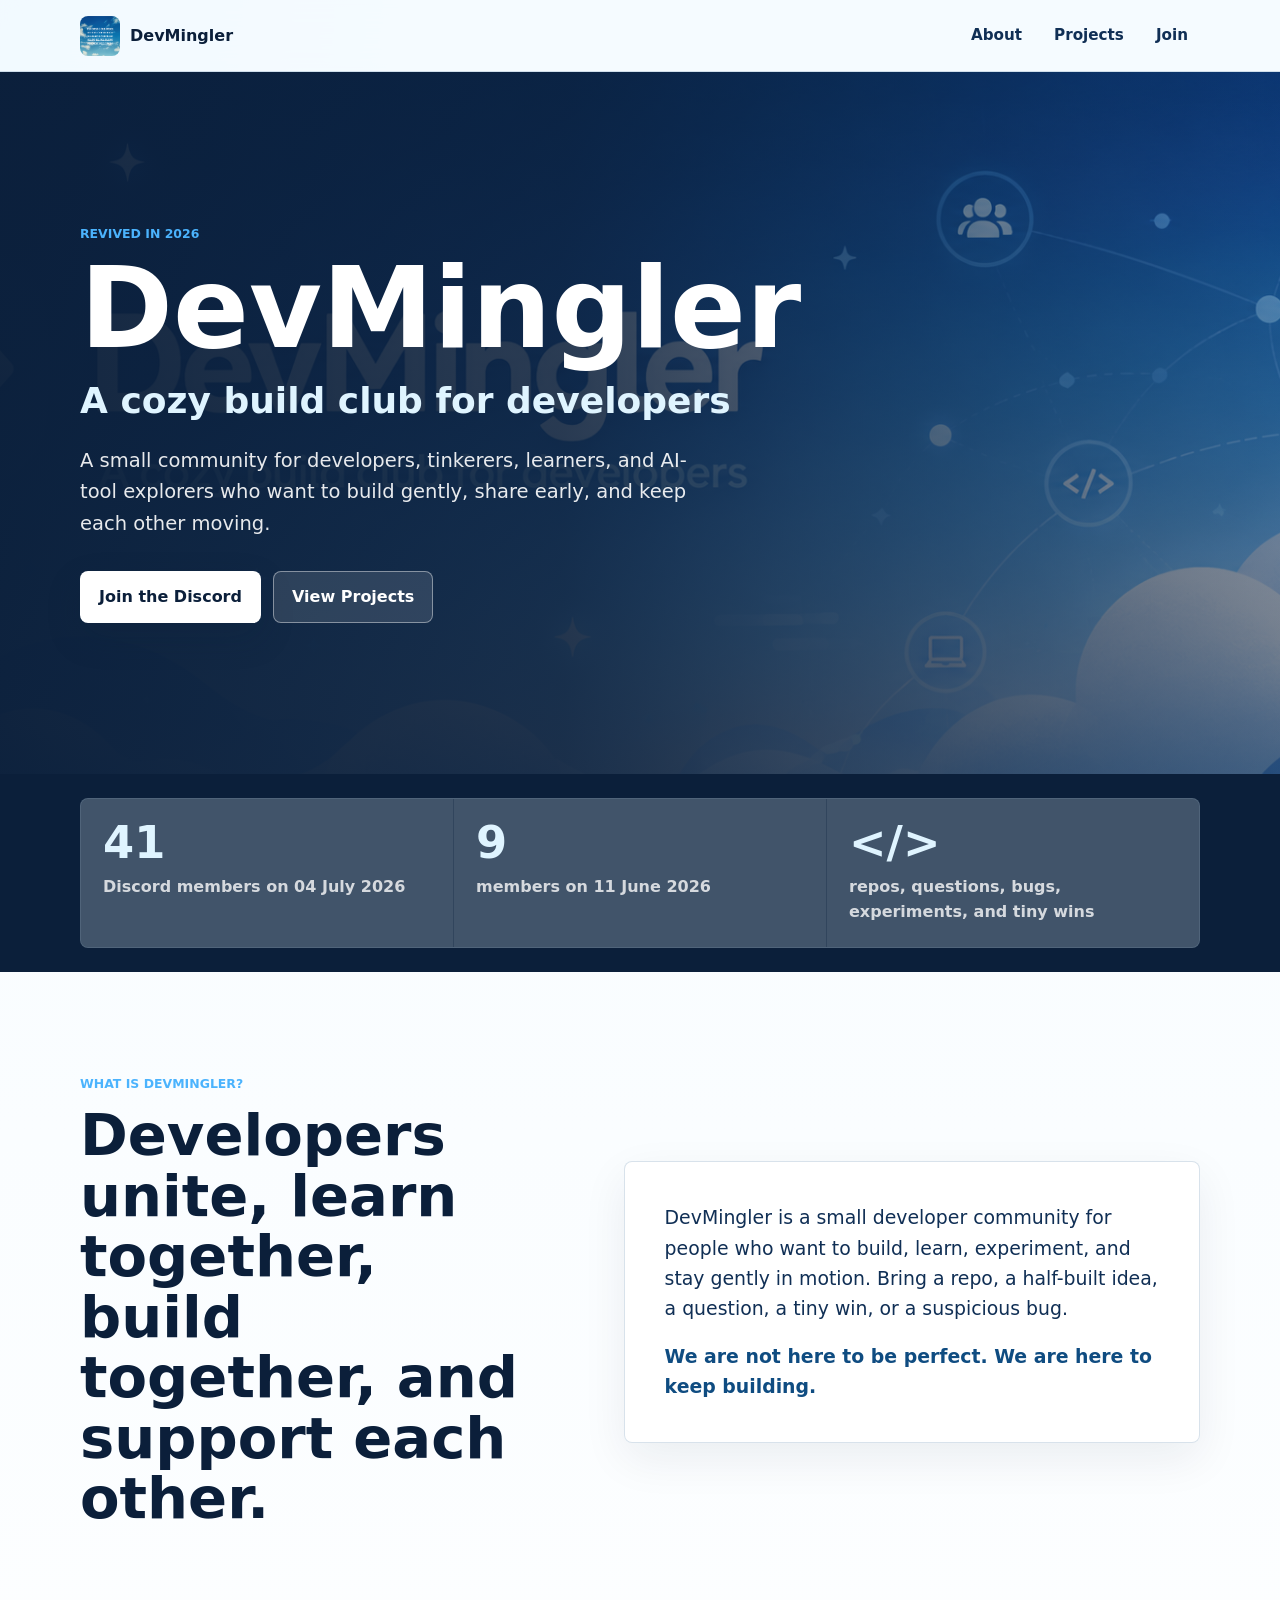
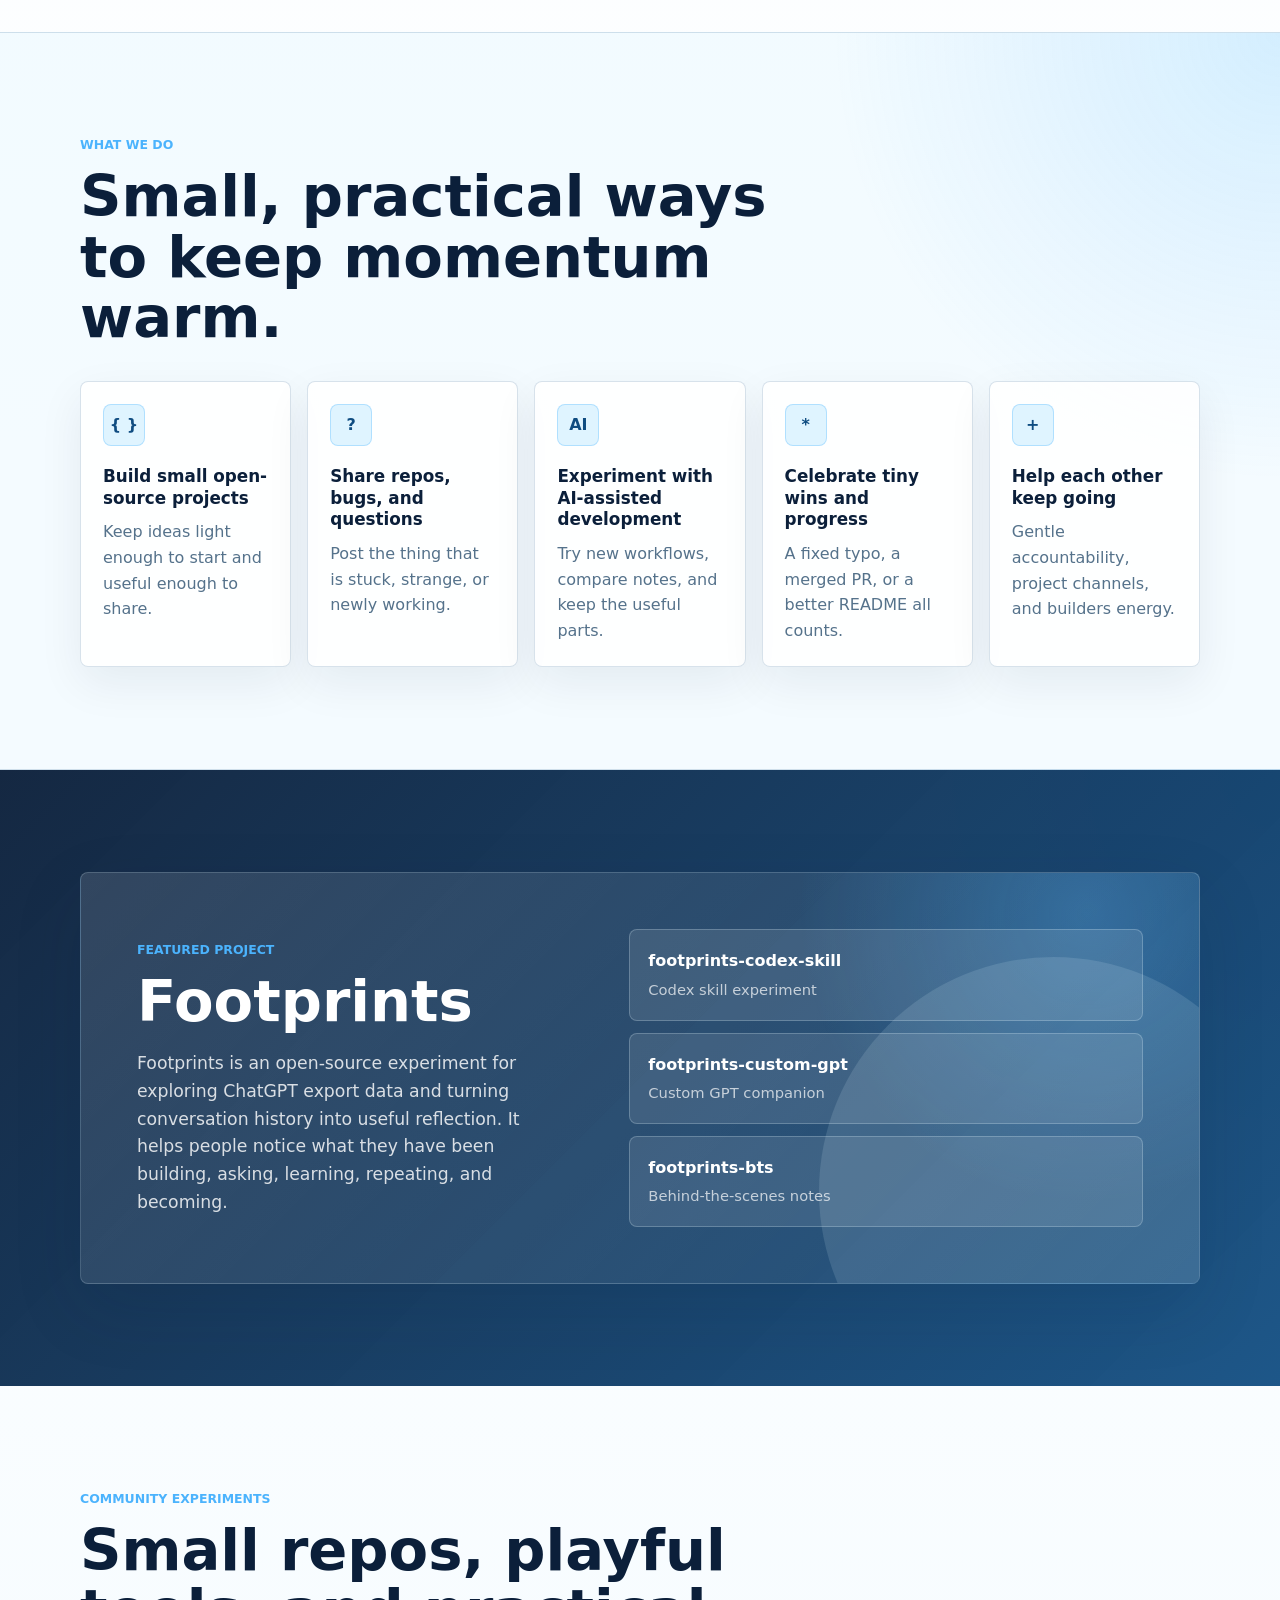
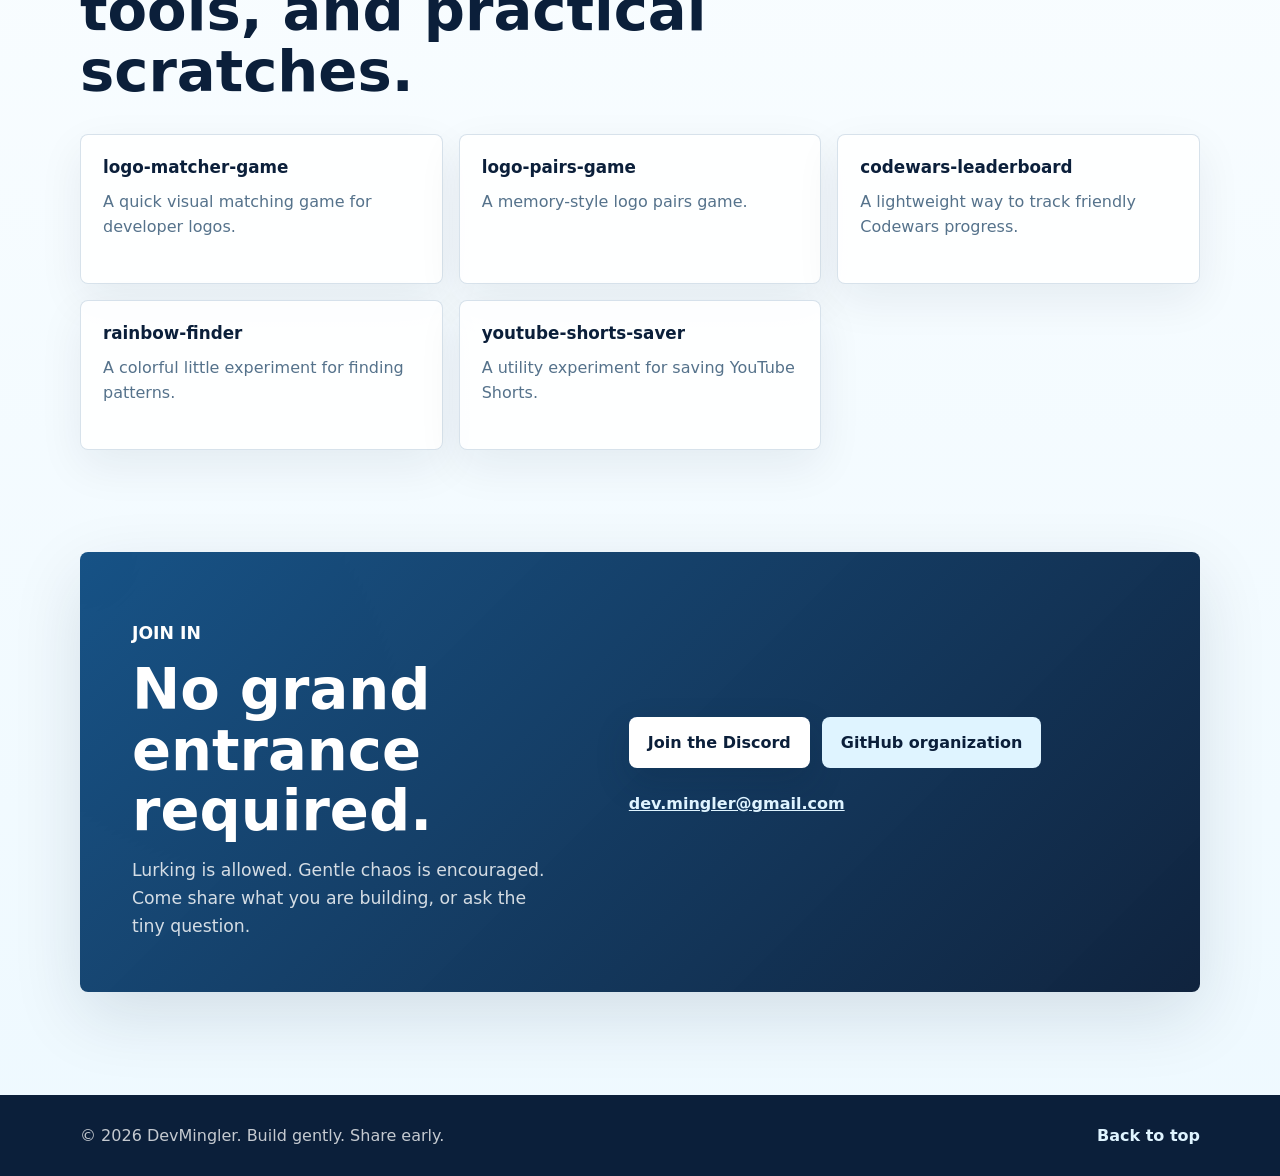
==== index.html @ de6b4a86 "Codex implemented a revival of DevMingler's landing site - Rebuilt index.html as a semantic one-page" ====
<!DOCTYPE html>
<html lang="en">
<head>
  <meta charset="UTF-8">
  <meta name="viewport" content="width=device-width, initial-scale=1">
  <title>DevMingler | A cozy build club for developers</title>
  <meta name="description" content="DevMingler is a cozy build club for developers, tinkerers, learners, and AI-tool explorers. Bring a repo, a question, a bug, or a tiny win.">
  <link rel="icon" type="image/x-icon" href="images/favicon.ico">
  <link rel="stylesheet" href="styles.css">

  <meta property="og:title" content="DevMingler">
  <meta property="og:description" content="A cozy build club for developers who want to build, learn, experiment, and share early.">
  <meta property="og:url" content="https://devmingler.github.io/">
  <meta property="og:image" content="https://raw.githubusercontent.com/DevMingler/devmingler.github.io/main/images/devmingler-banner.png">
  <meta property="og:image:type" content="image/png">
  <meta property="og:site_name" content="DevMingler">
</head>
<body>
  <header class="site-header">
    <a class="brand" href="#top" aria-label="DevMingler home">
      <img src="images/devmingler-logo.png" alt="" width="40" height="40">
      <span>DevMingler</span>
    </a>
    <nav class="site-nav" aria-label="Main navigation">
      <a href="#about">About</a>
      <a href="#projects">Projects</a>
      <a href="#join">Join</a>
    </nav>
  </header>

  <main id="top">
    <section class="hero" aria-labelledby="hero-title">
      <img class="hero-image" src="images/devmingler-banner.png" alt="DevMingler blue banner with code brackets, clouds, stars, and connected developer icons.">
      <div class="hero-overlay"></div>
      <div class="hero-content">
        <p class="eyebrow">Revived in 2026</p>
        <h1 id="hero-title">DevMingler</h1>
        <p class="tagline">A cozy build club for developers</p>
        <p class="hero-copy">
          A small community for developers, tinkerers, learners, and AI-tool explorers
          who want to build gently, share early, and keep each other moving.
        </p>
        <div class="hero-actions" aria-label="Primary actions">
          <a class="button button-primary" href="https://discord.gg/wujrntWr5w" target="_blank" rel="noopener">Join the Discord</a>
          <a class="button button-secondary" href="#projects">View Projects</a>
        </div>
      </div>
    </section>

    <section class="intro-band" aria-label="Community status">
      <div class="container status-grid">
        <div>
          <span class="status-number">41</span>
          <span class="status-label">Discord members on 04 July 2026</span>
        </div>
        <div>
          <span class="status-number">9</span>
          <span class="status-label">members on 11 June 2026</span>
        </div>
        <div>
          <span class="status-number">&lt;/&gt;</span>
          <span class="status-label">repos, questions, bugs, experiments, and tiny wins</span>
        </div>
      </div>
    </section>

    <section class="section" id="about" aria-labelledby="about-title">
      <div class="container two-column">
        <div>
          <p class="section-kicker">What is DevMingler?</p>
          <h2 id="about-title">Developers unite, learn together, build together, and support each other.</h2>
        </div>
        <div class="lead-card">
          <p>
            DevMingler is a small developer community for people who want to build,
            learn, experiment, and stay gently in motion. Bring a repo, a half-built
            idea, a question, a tiny win, or a suspicious bug.
          </p>
          <p>
            We are not here to be perfect. We are here to keep building.
          </p>
        </div>
      </div>
    </section>

    <section class="section soft-section" aria-labelledby="what-we-do-title">
      <div class="container">
        <div class="section-heading">
          <p class="section-kicker">What we do</p>
          <h2 id="what-we-do-title">Small, practical ways to keep momentum warm.</h2>
        </div>
        <div class="card-grid five-up">
          <article class="card">
            <span class="card-icon" aria-hidden="true">{ }</span>
            <h3>Build small open-source projects</h3>
            <p>Keep ideas light enough to start and useful enough to share.</p>
          </article>
          <article class="card">
            <span class="card-icon" aria-hidden="true">?</span>
            <h3>Share repos, bugs, and questions</h3>
            <p>Post the thing that is stuck, strange, or newly working.</p>
          </article>
          <article class="card">
            <span class="card-icon" aria-hidden="true">AI</span>
            <h3>Experiment with AI-assisted development</h3>
            <p>Try new workflows, compare notes, and keep the useful parts.</p>
          </article>
          <article class="card">
            <span class="card-icon" aria-hidden="true">*</span>
            <h3>Celebrate tiny wins and progress</h3>
            <p>A fixed typo, a merged PR, or a better README all counts.</p>
          </article>
          <article class="card">
            <span class="card-icon" aria-hidden="true">+</span>
            <h3>Help each other keep going</h3>
            <p>Gentle accountability, project channels, and builders energy.</p>
          </article>
        </div>
      </div>
    </section>

    <section class="section feature-section" id="projects" aria-labelledby="footprints-title">
      <div class="container feature-card">
        <div>
          <p class="section-kicker">Featured project</p>
          <h2 id="footprints-title">Footprints</h2>
          <p class="feature-copy">
            Footprints is an open-source experiment for exploring ChatGPT export data
            and turning conversation history into useful reflection. It helps people
            notice what they have been building, asking, learning, repeating, and becoming.
          </p>
        </div>
        <div class="project-links" aria-label="Footprints repositories">
          <a href="https://github.com/DevMingler/footprints-codex-skill" target="_blank" rel="noopener">
            <span>footprints-codex-skill</span>
            <small>Codex skill experiment</small>
          </a>
          <a href="https://github.com/DevMingler/footprints-custom-gpt" target="_blank" rel="noopener">
            <span>footprints-custom-gpt</span>
            <small>Custom GPT companion</small>
          </a>
          <a href="https://github.com/DevMingler/footprints-bts" target="_blank" rel="noopener">
            <span>footprints-bts</span>
            <small>Behind-the-scenes notes</small>
          </a>
        </div>
      </div>
    </section>

    <section class="section" aria-labelledby="experiments-title">
      <div class="container">
        <div class="section-heading">
          <p class="section-kicker">Community experiments</p>
          <h2 id="experiments-title">Small repos, playful tools, and practical scratches.</h2>
        </div>
        <div class="experiment-grid">
          <a class="experiment-card" href="https://github.com/DevMingler/logo-matcher-game" target="_blank" rel="noopener">
            <h3>logo-matcher-game</h3>
            <p>A quick visual matching game for developer logos.</p>
          </a>
          <a class="experiment-card" href="https://github.com/DevMingler/logo-pairs-game" target="_blank" rel="noopener">
            <h3>logo-pairs-game</h3>
            <p>A memory-style logo pairs game.</p>
          </a>
          <a class="experiment-card" href="https://github.com/DevMingler/codewars-leaderboard" target="_blank" rel="noopener">
            <h3>codewars-leaderboard</h3>
            <p>A lightweight way to track friendly Codewars progress.</p>
          </a>
          <a class="experiment-card" href="https://github.com/DevMingler/rainbow-finder" target="_blank" rel="noopener">
            <h3>rainbow-finder</h3>
            <p>A colorful little experiment for finding patterns.</p>
          </a>
          <a class="experiment-card" href="https://github.com/DevMingler/youtube-shorts-saver" target="_blank" rel="noopener">
            <h3>youtube-shorts-saver</h3>
            <p>A utility experiment for saving YouTube Shorts.</p>
          </a>
        </div>
      </div>
    </section>

    <section class="section join-section" id="join" aria-labelledby="join-title">
      <div class="container join-card">
        <div>
          <p class="section-kicker">Join in</p>
          <h2 id="join-title">No grand entrance required.</h2>
          <p>
            Lurking is allowed. Gentle chaos is encouraged. Come share what you
            are building, or ask the tiny question.
          </p>
        </div>
        <div class="join-actions" aria-label="Community links">
          <a class="button button-primary" href="https://discord.gg/wujrntWr5w" target="_blank" rel="noopener">Join the Discord</a>
          <a class="button button-secondary" href="https://github.com/DevMingler" target="_blank" rel="noopener">GitHub organization</a>
          <a class="text-link" href="mailto:dev.mingler@gmail.com">dev.mingler@gmail.com</a>
        </div>
      </div>
    </section>
  </main>

  <footer class="site-footer">
    <div class="container footer-content">
      <p>&copy; 2026 DevMingler. Build gently. Share early.</p>
      <a href="#top">Back to top</a>
    </div>
  </footer>
</body>
</html>
---- styles.css ----
:root {
  --deep-navy: #0b1f3a;
  --navy: #102f55;
  --rich-blue: #0f4c81;
  --sky-blue: #4bb3fd;
  --pale-blue: #dff4ff;
  --soft-background: #f5fbff;
  --white: #ffffff;
  --ink: #14324c;
  --muted: #55728b;
  --line: rgba(15, 76, 129, 0.16);
  --shadow: 0 24px 70px rgba(11, 31, 58, 0.12);
  --radius: 8px;
  --max-width: 1120px;
}

* {
  box-sizing: border-box;
}

html {
  scroll-behavior: smooth;
}

body {
  margin: 0;
  color: var(--ink);
  background:
    radial-gradient(circle at top left, rgba(75, 179, 253, 0.16), transparent 30rem),
    linear-gradient(180deg, var(--soft-background) 0%, var(--white) 52%, #eef9ff 100%);
  font-family: Inter, ui-sans-serif, system-ui, -apple-system, BlinkMacSystemFont, "Segoe UI", sans-serif;
  font-size: 16px;
  line-height: 1.6;
}

img {
  display: block;
  max-width: 100%;
}

a {
  color: inherit;
}

a:focus-visible,
button:focus-visible {
  outline: 3px solid rgba(75, 179, 253, 0.72);
  outline-offset: 4px;
}

.container {
  width: min(var(--max-width), calc(100% - 32px));
  margin: 0 auto;
}

.site-header {
  position: sticky;
  top: 0;
  z-index: 10;
  display: flex;
  align-items: center;
  justify-content: space-between;
  gap: 24px;
  min-height: 72px;
  padding: 14px max(24px, calc((100vw - var(--max-width)) / 2));
  background: rgba(245, 251, 255, 0.88);
  border-bottom: 1px solid var(--line);
  backdrop-filter: blur(16px);
}

.brand {
  display: inline-flex;
  align-items: center;
  gap: 10px;
  color: var(--deep-navy);
  font-weight: 800;
  text-decoration: none;
}

.brand img {
  width: 40px;
  height: 40px;
  border-radius: 8px;
}

.site-nav {
  display: flex;
  align-items: center;
  gap: 8px;
}

.site-nav a {
  padding: 8px 12px;
  color: var(--navy);
  font-size: 0.95rem;
  font-weight: 700;
  text-decoration: none;
  border-radius: var(--radius);
}

.site-nav a:hover {
  background: rgba(75, 179, 253, 0.13);
  color: var(--deep-navy);
}

.hero {
  position: relative;
  min-height: clamp(560px, 78vh, 760px);
  display: grid;
  align-items: center;
  overflow: hidden;
  color: var(--white);
  background: var(--deep-navy);
}

.hero-image,
.hero-overlay {
  position: absolute;
  inset: 0;
  width: 100%;
  height: 100%;
}

.hero-image {
  object-fit: cover;
  object-position: center;
}

.hero-overlay {
  background:
    linear-gradient(90deg, rgba(11, 31, 58, 0.96) 0%, rgba(11, 31, 58, 0.82) 44%, rgba(11, 31, 58, 0.22) 100%),
    linear-gradient(180deg, rgba(11, 31, 58, 0.12) 0%, rgba(11, 31, 58, 0.52) 100%);
}

.hero-content {
  position: relative;
  z-index: 1;
  width: min(var(--max-width), calc(100% - 32px));
  margin: 0 auto;
  padding: 72px 0;
}

.eyebrow,
.section-kicker {
  margin: 0 0 12px;
  color: var(--sky-blue);
  font-size: 0.78rem;
  font-weight: 800;
  letter-spacing: 0;
  text-transform: uppercase;
}

.hero h1 {
  margin: 0;
  font-size: clamp(3.5rem, 10vw, 7rem);
  line-height: 0.95;
  letter-spacing: 0;
}

.tagline {
  margin: 18px 0 0;
  color: var(--pale-blue);
  font-size: clamp(1.35rem, 3vw, 2.25rem);
  font-weight: 800;
  line-height: 1.15;
}

.hero-copy {
  max-width: 620px;
  margin: 24px 0 0;
  color: rgba(255, 255, 255, 0.9);
  font-size: clamp(1.05rem, 2vw, 1.22rem);
}

.hero-actions,
.join-actions {
  display: flex;
  flex-wrap: wrap;
  gap: 12px;
  margin-top: 32px;
}

.button {
  display: inline-flex;
  align-items: center;
  justify-content: center;
  min-height: 48px;
  padding: 12px 18px;
  font-weight: 800;
  text-decoration: none;
  border-radius: var(--radius);
  border: 1px solid transparent;
}

.button-primary {
  color: var(--deep-navy);
  background: var(--white);
  box-shadow: 0 14px 34px rgba(11, 31, 58, 0.18);
}

.button-primary:hover {
  background: var(--pale-blue);
}

.button-secondary {
  color: var(--white);
  background: rgba(255, 255, 255, 0.12);
  border-color: rgba(255, 255, 255, 0.42);
}

.button-secondary:hover {
  background: rgba(255, 255, 255, 0.22);
}

.intro-band {
  padding: 24px 0;
  background: var(--deep-navy);
  color: var(--white);
}

.status-grid {
  display: grid;
  grid-template-columns: repeat(3, 1fr);
  gap: 1px;
  overflow: hidden;
  border: 1px solid rgba(223, 244, 255, 0.18);
  border-radius: var(--radius);
  background: rgba(223, 244, 255, 0.18);
}

.status-grid div {
  min-height: 120px;
  padding: 22px;
  background: rgba(255, 255, 255, 0.08);
}

.status-number {
  display: block;
  color: var(--pale-blue);
  font-size: clamp(1.8rem, 4vw, 2.8rem);
  font-weight: 900;
  line-height: 1;
}

.status-label {
  display: block;
  margin-top: 8px;
  color: rgba(255, 255, 255, 0.78);
  font-weight: 700;
}

.section {
  padding: clamp(64px, 8vw, 104px) 0;
}

.soft-section {
  background:
    radial-gradient(circle at top right, rgba(75, 179, 253, 0.18), transparent 28rem),
    rgba(223, 244, 255, 0.35);
  border-block: 1px solid var(--line);
}

.two-column,
.feature-card,
.join-card {
  display: grid;
  grid-template-columns: minmax(0, 0.9fr) minmax(0, 1.1fr);
  gap: clamp(28px, 6vw, 72px);
  align-items: center;
}

h2 {
  margin: 0;
  color: var(--deep-navy);
  font-size: clamp(2rem, 5vw, 3.6rem);
  line-height: 1.05;
  letter-spacing: 0;
}

h3 {
  margin: 0;
  color: var(--deep-navy);
  font-size: 1.05rem;
  line-height: 1.3;
}

p {
  margin: 0;
}

.lead-card,
.card,
.experiment-card {
  border: 1px solid var(--line);
  border-radius: var(--radius);
  background: rgba(255, 255, 255, 0.86);
  box-shadow: 0 16px 46px rgba(11, 31, 58, 0.07);
}

.lead-card {
  padding: clamp(24px, 4vw, 40px);
  color: var(--navy);
  font-size: clamp(1.05rem, 2vw, 1.18rem);
}

.lead-card p + p {
  margin-top: 18px;
  color: var(--rich-blue);
  font-weight: 800;
}

.section-heading {
  max-width: 720px;
  margin-bottom: 32px;
}

.card-grid {
  display: grid;
  gap: 16px;
}

.five-up {
  grid-template-columns: repeat(5, minmax(0, 1fr));
}

.card {
  min-height: 230px;
  padding: 22px;
}

.card-icon {
  display: inline-grid;
  place-items: center;
  width: 42px;
  height: 42px;
  margin-bottom: 20px;
  color: var(--rich-blue);
  background: var(--pale-blue);
  border: 1px solid rgba(75, 179, 253, 0.32);
  border-radius: var(--radius);
  font-weight: 900;
}

.card p,
.experiment-card p {
  margin-top: 10px;
  color: var(--muted);
}

.feature-section {
  color: var(--white);
  background:
    linear-gradient(135deg, rgba(11, 31, 58, 0.96), rgba(15, 76, 129, 0.94)),
    radial-gradient(circle at top right, rgba(75, 179, 253, 0.32), transparent 24rem);
}

.feature-card {
  position: relative;
  overflow: hidden;
  padding: clamp(28px, 5vw, 56px);
  border: 1px solid rgba(223, 244, 255, 0.2);
  border-radius: var(--radius);
  background:
    linear-gradient(135deg, rgba(255, 255, 255, 0.12), rgba(255, 255, 255, 0.04)),
    radial-gradient(circle at 90% 10%, rgba(75, 179, 253, 0.28), transparent 18rem);
  box-shadow: var(--shadow);
}

.feature-card::before {
  content: "";
  position: absolute;
  inset: auto -8% -35% auto;
  width: 42%;
  aspect-ratio: 1;
  border-radius: 999px;
  background: rgba(223, 244, 255, 0.13);
}

.feature-card h2,
.feature-card h3 {
  color: var(--white);
}

.feature-copy {
  margin-top: 18px;
  color: rgba(255, 255, 255, 0.82);
  font-size: 1.08rem;
}

.project-links {
  position: relative;
  display: grid;
  gap: 12px;
}

.project-links a {
  display: block;
  padding: 18px;
  color: var(--white);
  text-decoration: none;
  border: 1px solid rgba(223, 244, 255, 0.24);
  border-radius: var(--radius);
  background: rgba(255, 255, 255, 0.1);
}

.project-links a:hover {
  background: rgba(255, 255, 255, 0.17);
}

.project-links span {
  display: block;
  font-weight: 900;
}

.project-links small {
  display: block;
  margin-top: 4px;
  color: rgba(255, 255, 255, 0.7);
  font-size: 0.92rem;
}

.experiment-grid {
  display: grid;
  grid-template-columns: repeat(3, minmax(0, 1fr));
  gap: 16px;
}

.experiment-card {
  min-height: 150px;
  padding: 22px;
  text-decoration: none;
  transition: transform 160ms ease, box-shadow 160ms ease, border-color 160ms ease;
}

.experiment-card:hover {
  transform: translateY(-2px);
  border-color: rgba(75, 179, 253, 0.46);
  box-shadow: 0 20px 52px rgba(11, 31, 58, 0.11);
}

.join-section {
  padding-top: 0;
}

.join-card {
  padding: clamp(28px, 5vw, 52px);
  color: var(--white);
  border-radius: var(--radius);
  background:
    linear-gradient(135deg, rgba(15, 76, 129, 0.96), rgba(11, 31, 58, 0.98)),
    radial-gradient(circle at top left, rgba(75, 179, 253, 0.28), transparent 22rem);
  box-shadow: var(--shadow);
}

.join-card h2,
.join-card .section-kicker {
  color: var(--white);
}

.join-card p {
  margin-top: 16px;
  color: rgba(255, 255, 255, 0.82);
  font-size: 1.08rem;
}

.join-actions {
  justify-content: flex-start;
  margin-top: 0;
}

.join-actions .button-secondary {
  color: var(--deep-navy);
  background: var(--pale-blue);
  border-color: transparent;
}

.join-actions .button-secondary:hover {
  background: var(--white);
}

.text-link {
  display: inline-flex;
  align-items: center;
  min-height: 48px;
  color: var(--pale-blue);
  font-weight: 800;
}

.site-footer {
  padding: 28px 0;
  color: rgba(255, 255, 255, 0.76);
  background: var(--deep-navy);
}

.footer-content {
  display: flex;
  align-items: center;
  justify-content: space-between;
  gap: 20px;
}

.footer-content a {
  color: var(--pale-blue);
  font-weight: 800;
  text-decoration: none;
}

.footer-content a:hover {
  text-decoration: underline;
}

@media (max-width: 980px) {
  .five-up,
  .experiment-grid {
    grid-template-columns: repeat(2, minmax(0, 1fr));
  }

  .two-column,
  .feature-card,
  .join-card {
    grid-template-columns: 1fr;
  }
}

@media (max-width: 720px) {
  .site-header {
    position: static;
    align-items: flex-start;
    padding: 14px 16px;
  }

  .site-nav {
    flex-wrap: wrap;
    justify-content: flex-end;
  }

  .hero {
    min-height: 640px;
  }

  .hero-image {
    object-position: 45% center;
  }

  .hero-overlay {
    background:
      linear-gradient(180deg, rgba(11, 31, 58, 0.9) 0%, rgba(11, 31, 58, 0.68) 55%, rgba(11, 31, 58, 0.38) 100%);
  }

  .hero-content {
    align-self: start;
    padding-top: 64px;
  }

  .status-grid,
  .five-up,
  .experiment-grid {
    grid-template-columns: 1fr;
  }

  .card {
    min-height: auto;
  }

  .join-actions {
    gap: 10px;
  }

  .button,
  .text-link {
    width: 100%;
  }

  .footer-content {
    align-items: flex-start;
    flex-direction: column;
  }
}

@media (max-width: 480px) {
  .site-header {
    gap: 12px;
  }

  .brand span {
    display: none;
  }

  .site-nav a {
    padding: 7px 9px;
    font-size: 0.9rem;
  }

  .hero h1 {
    font-size: clamp(3rem, 17vw, 4.4rem);
  }
}
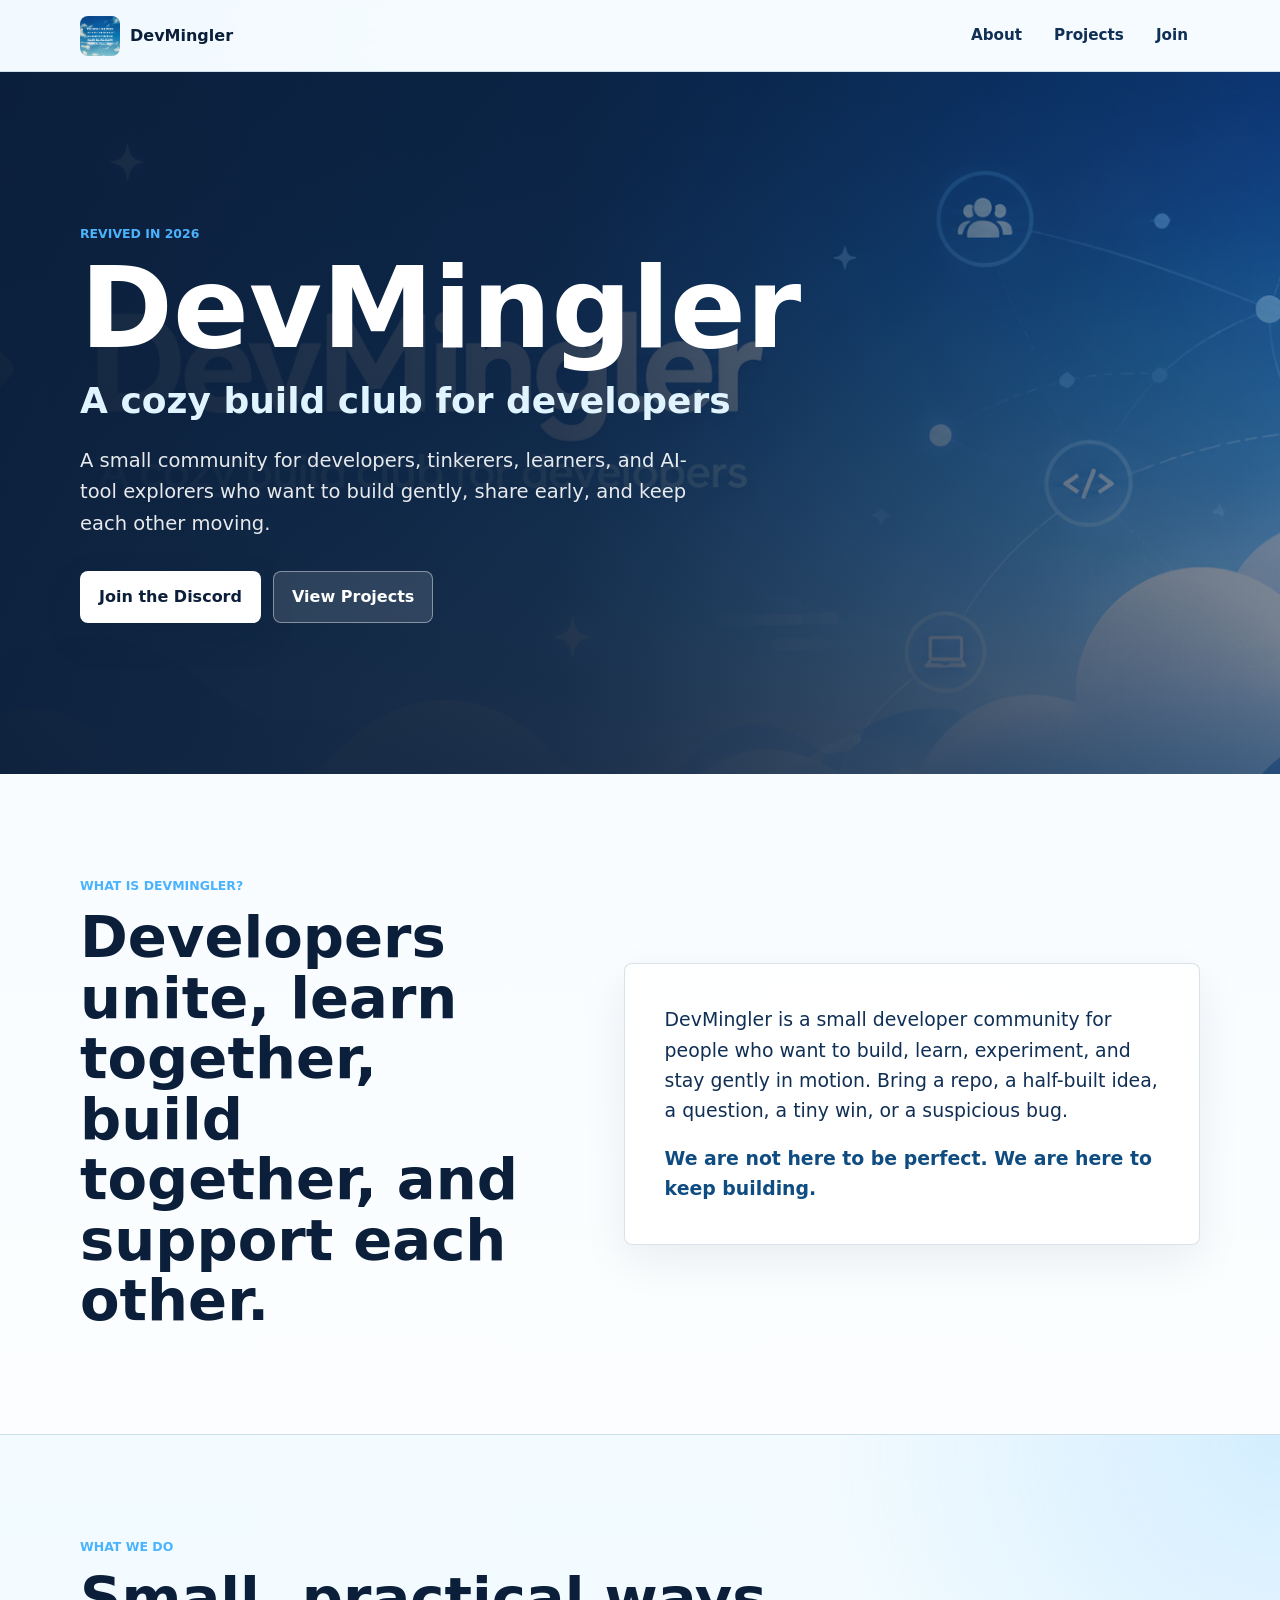
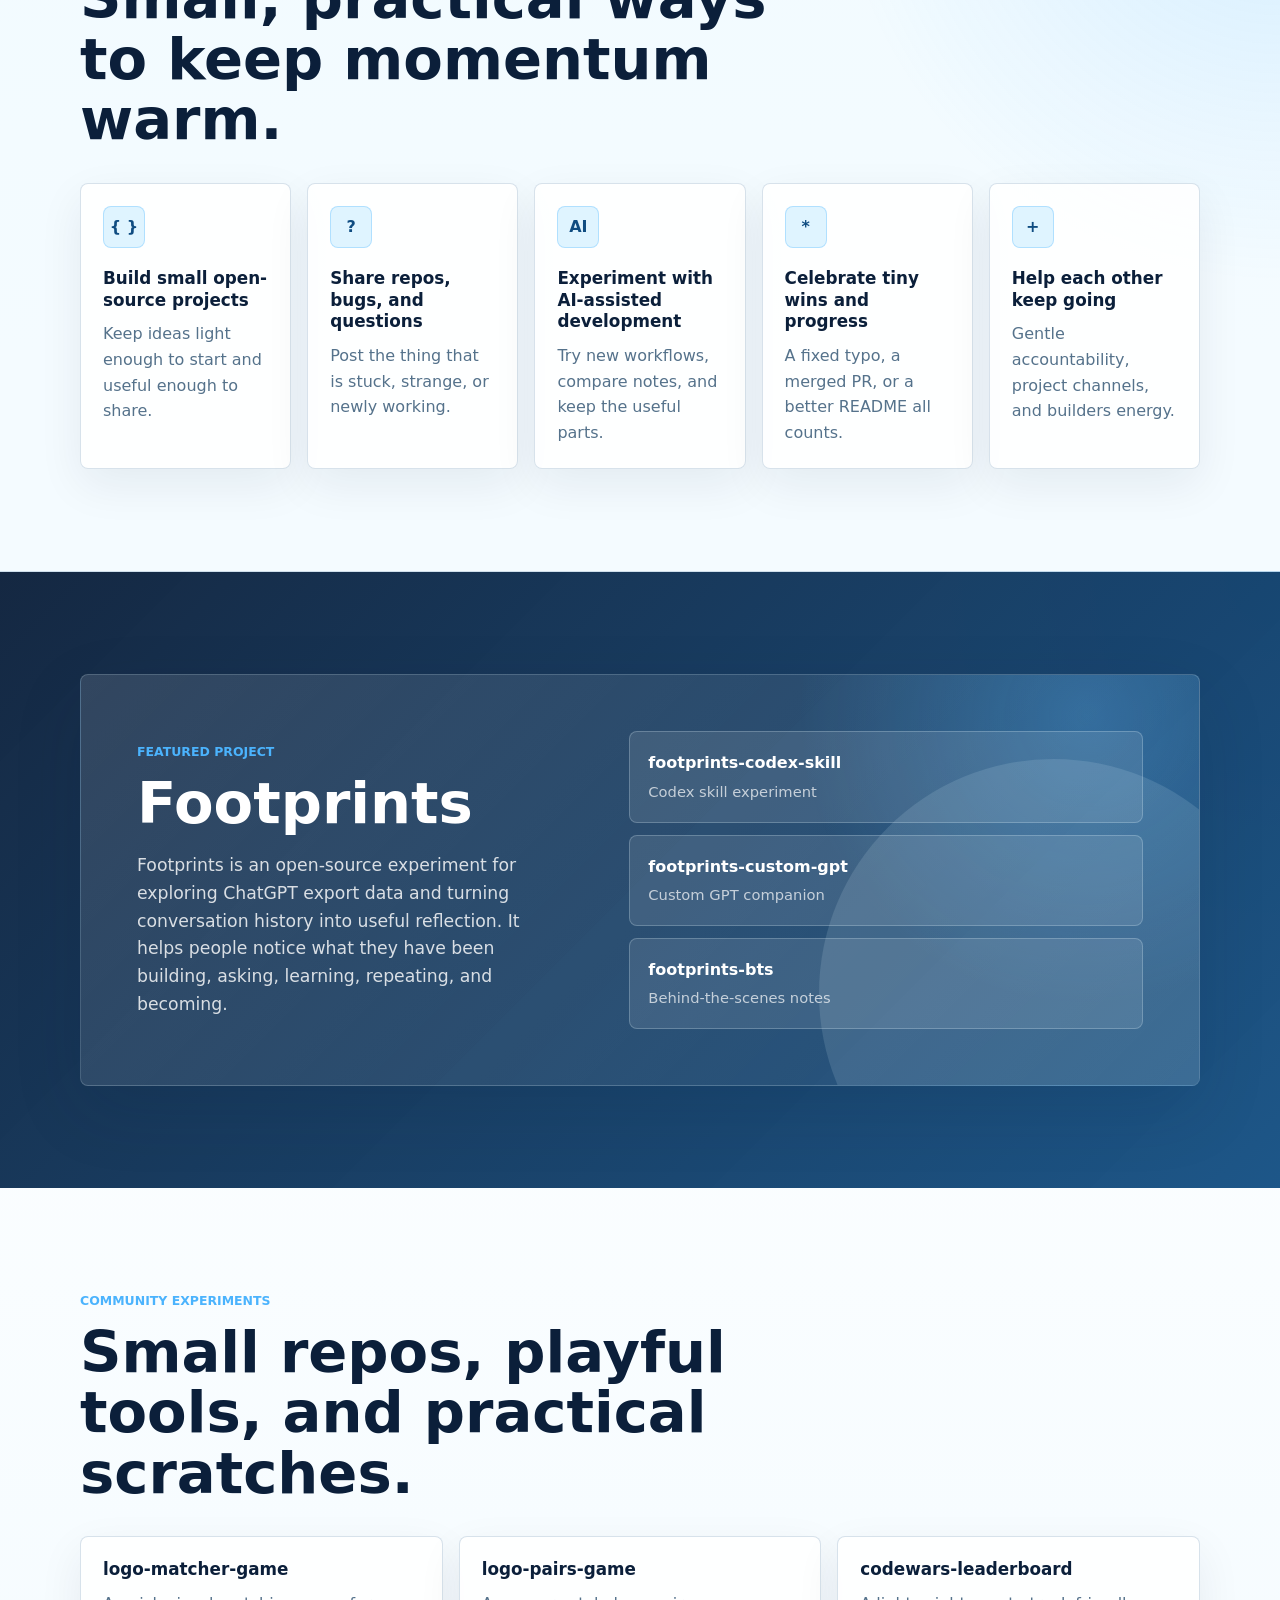
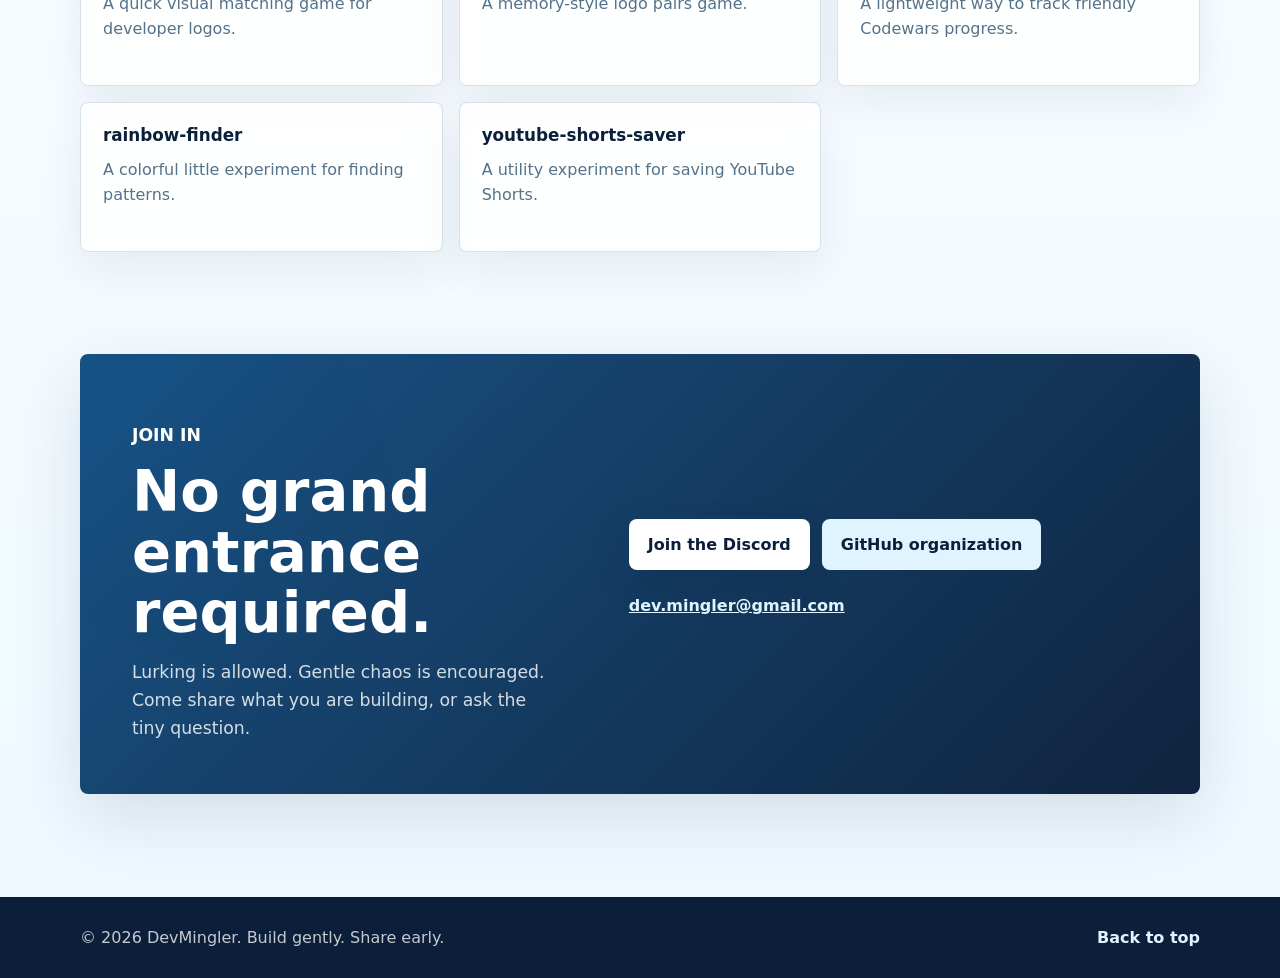
==== commit 0bde25fc: "Removed the "Community Status" section" ====
--- a/index.html
+++ b/index.html
@@ -41,25 +41,8 @@
           who want to build gently, share early, and keep each other moving.
         </p>
         <div class="hero-actions" aria-label="Primary actions">
-          <a class="button button-primary" href="https://discord.gg/wujrntWr5w" target="_blank" rel="noopener">Join the Discord</a>
+          <a class="button button-primary" href="https://discord.com/invite/3VfcvDgzmk" target="_blank" rel="noopener">Join the Discord</a>
           <a class="button button-secondary" href="#projects">View Projects</a>
-        </div>
-      </div>
-    </section>
-
-    <section class="intro-band" aria-label="Community status">
-      <div class="container status-grid">
-        <div>
-          <span class="status-number">41</span>
-          <span class="status-label">Discord members on 04 July 2026</span>
-        </div>
-        <div>
-          <span class="status-number">9</span>
-          <span class="status-label">members on 11 June 2026</span>
-        </div>
-        <div>
-          <span class="status-number">&lt;/&gt;</span>
-          <span class="status-label">repos, questions, bugs, experiments, and tiny wins</span>
         </div>
       </div>
     </section>
@@ -189,7 +172,7 @@
           </p>
         </div>
         <div class="join-actions" aria-label="Community links">
-          <a class="button button-primary" href="https://discord.gg/wujrntWr5w" target="_blank" rel="noopener">Join the Discord</a>
+          <a class="button button-primary" href="https://discord.com/invite/3VfcvDgzmk" target="_blank" rel="noopener">Join the Discord</a>
           <a class="button button-secondary" href="https://github.com/DevMingler" target="_blank" rel="noopener">GitHub organization</a>
           <a class="text-link" href="mailto:dev.mingler@gmail.com">dev.mingler@gmail.com</a>
         </div>
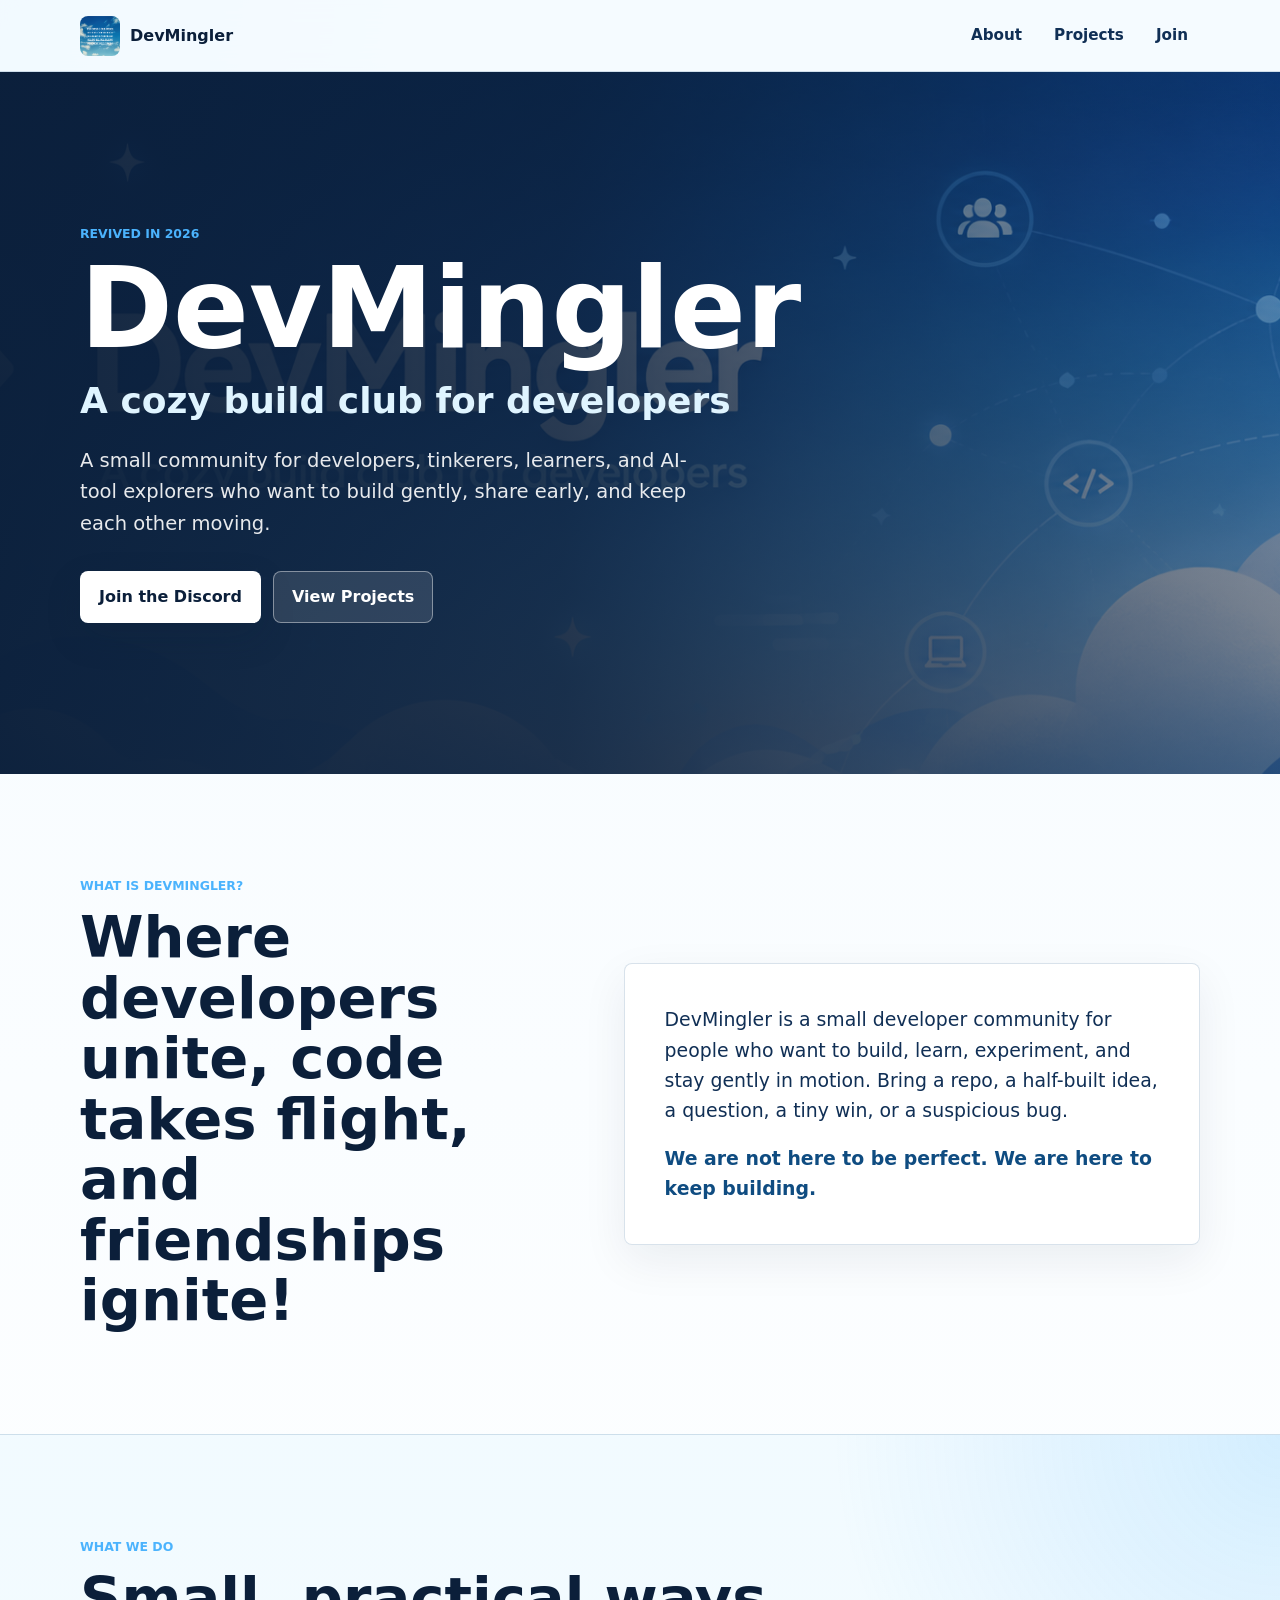
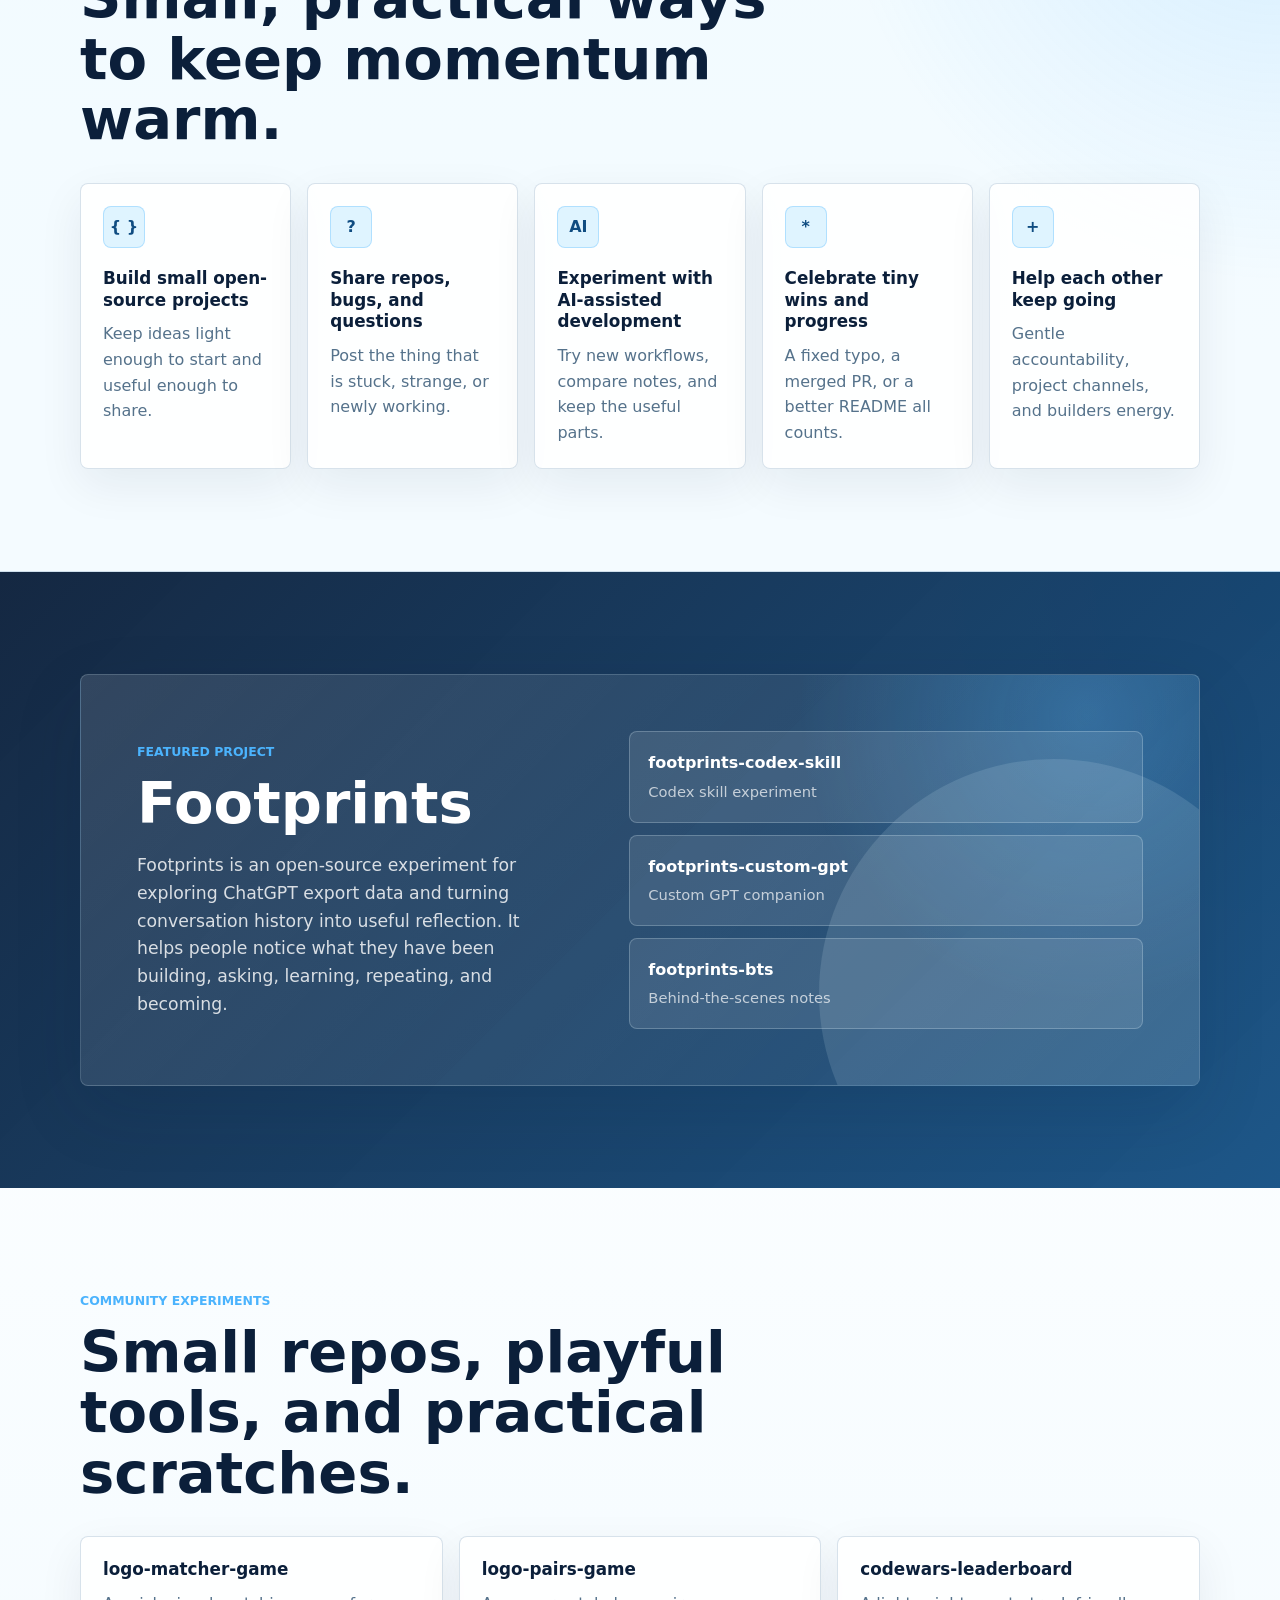
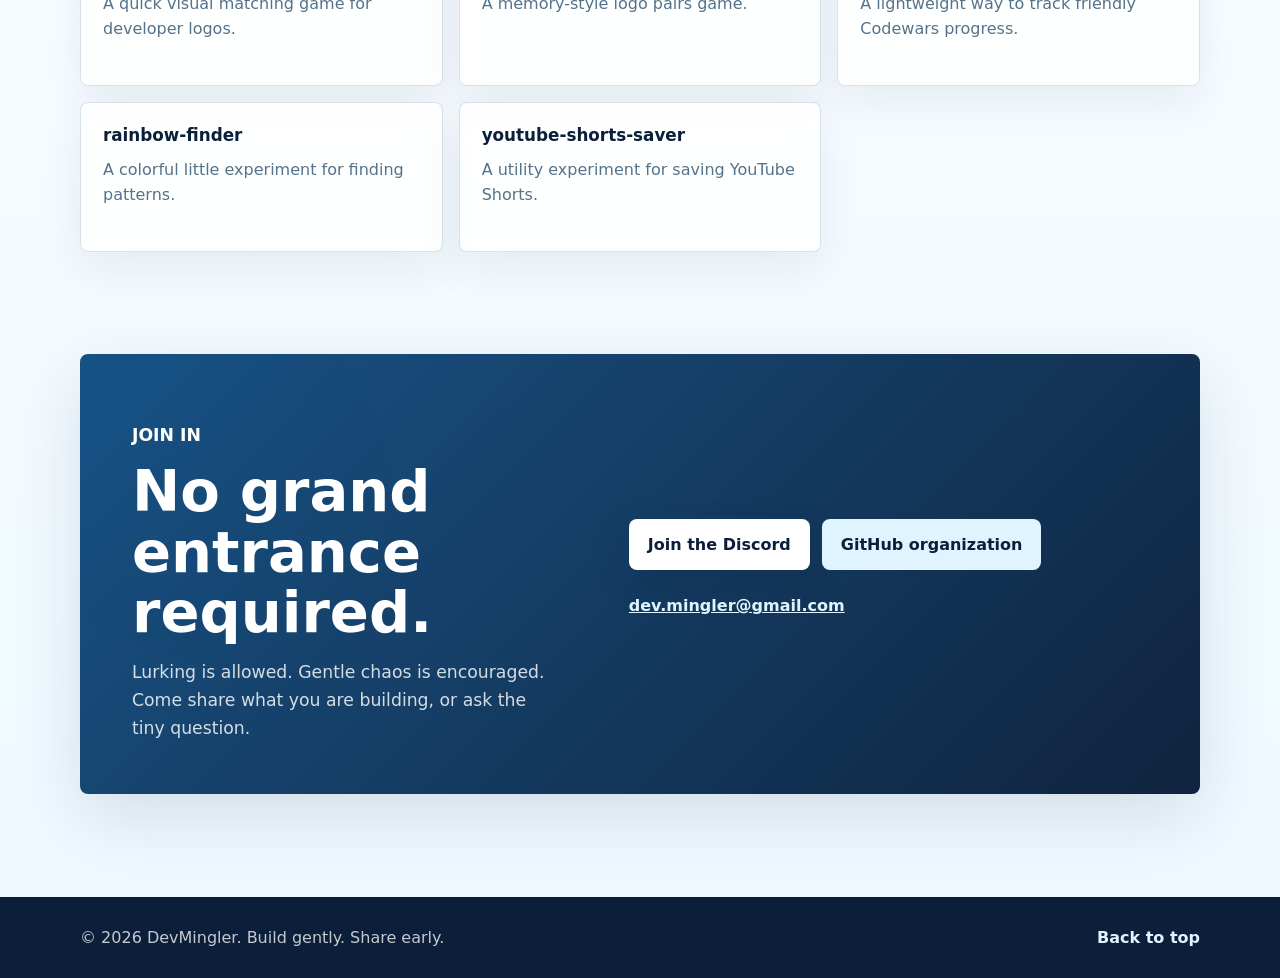
==== commit a2cb9228: "Updated the About title text" ====
--- a/index.html
+++ b/index.html
@@ -51,7 +51,7 @@
       <div class="container two-column">
         <div>
           <p class="section-kicker">What is DevMingler?</p>
-          <h2 id="about-title">Developers unite, learn together, build together, and support each other.</h2>
+          <h2 id="about-title">Where developers unite, code takes flight, and friendships ignite!</h2>
         </div>
         <div class="lead-card">
           <p>
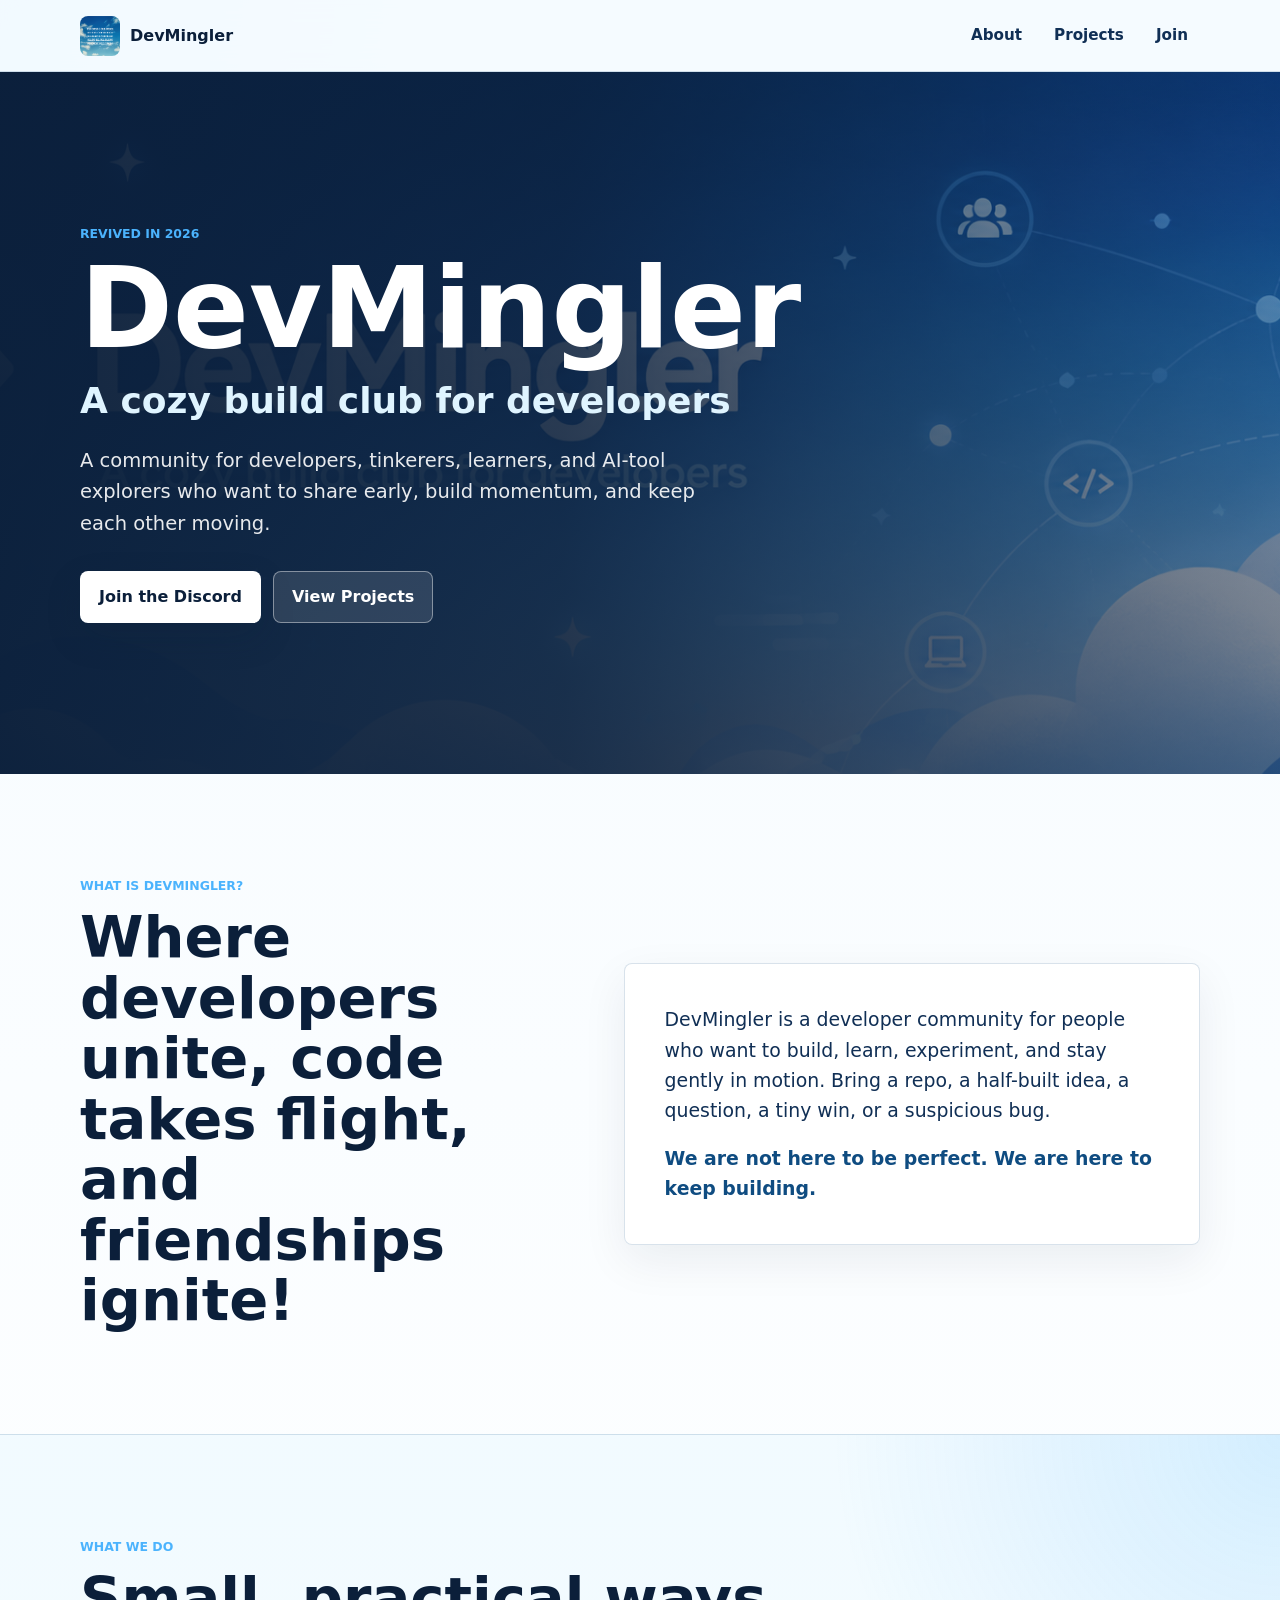
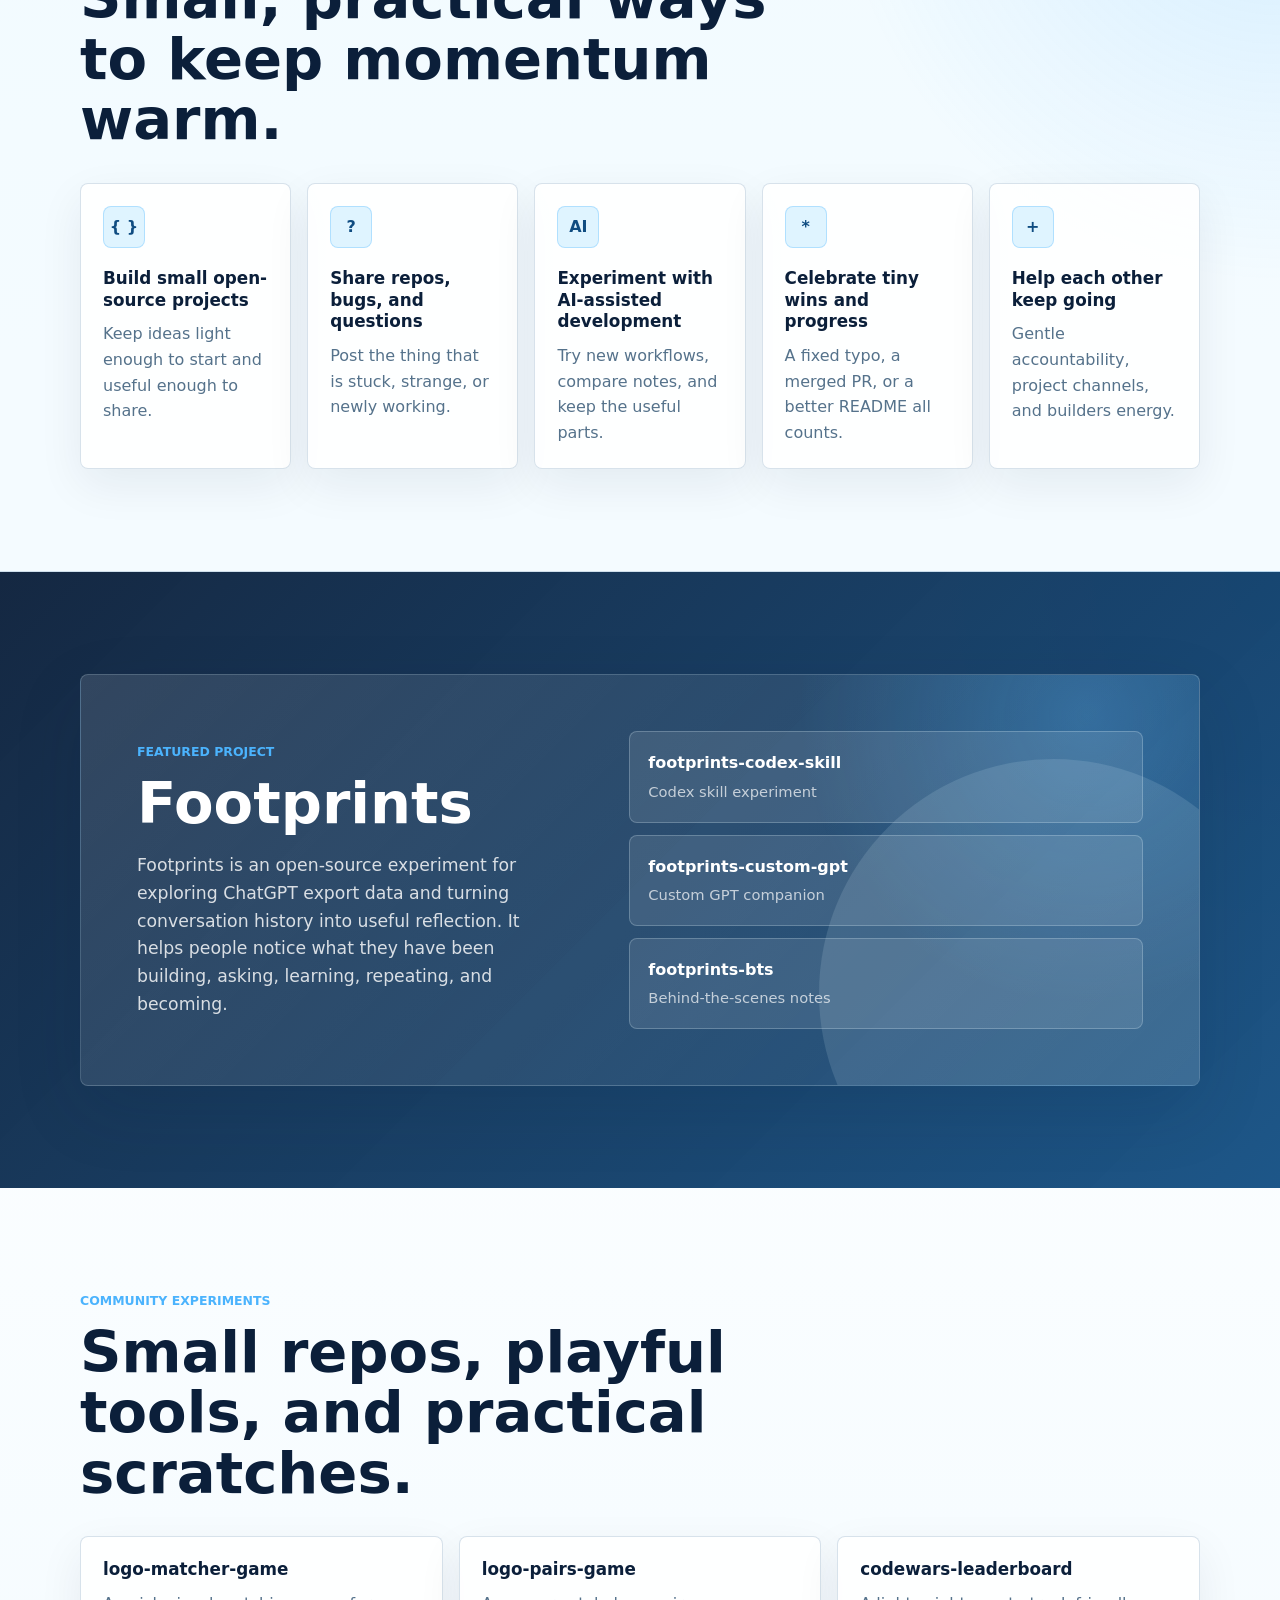
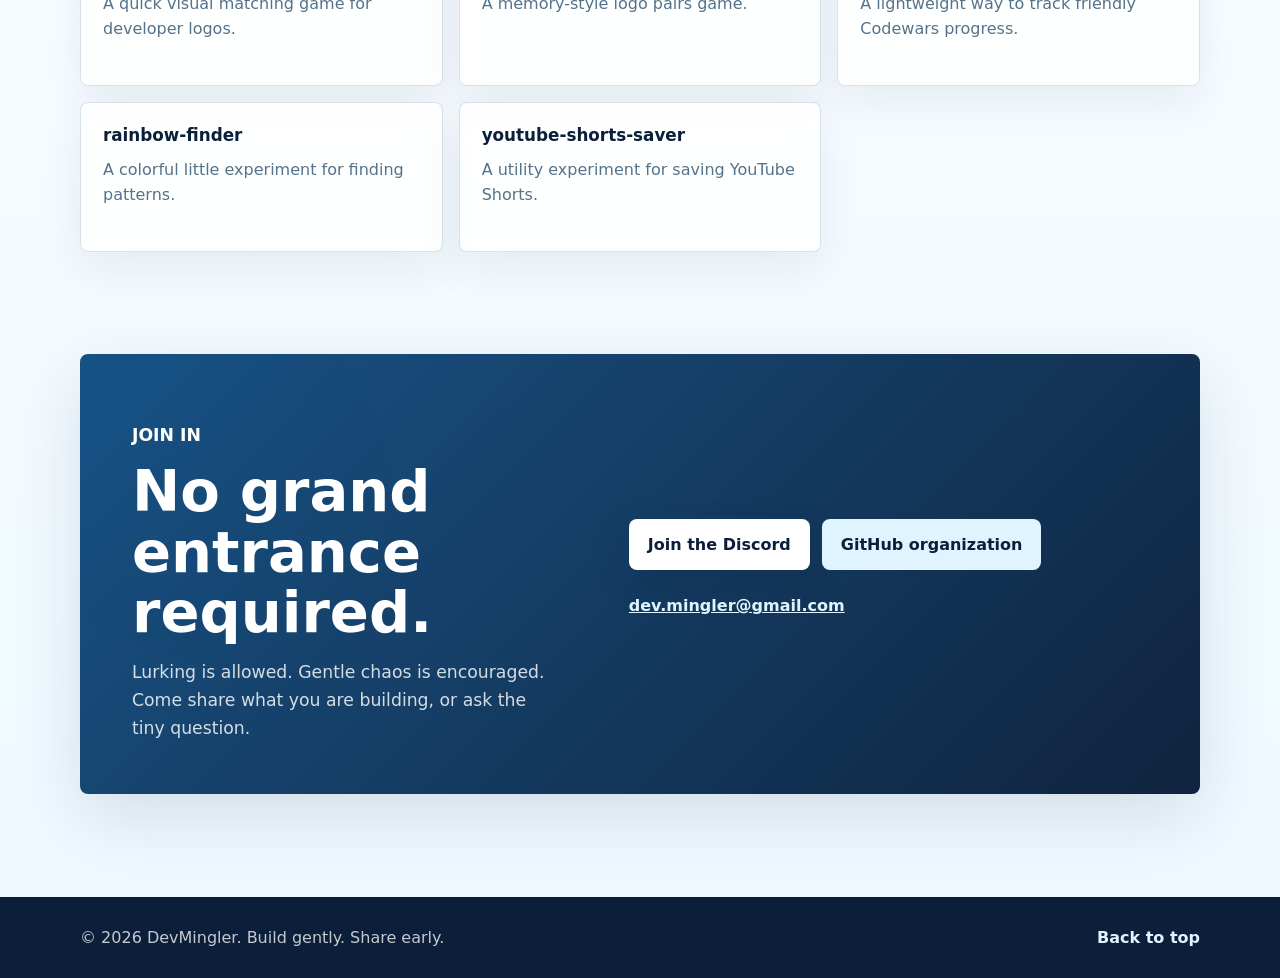
==== commit ce9cafcd: "Updated the copy" ====
--- a/index.html
+++ b/index.html
@@ -37,8 +37,8 @@
         <h1 id="hero-title">DevMingler</h1>
         <p class="tagline">A cozy build club for developers</p>
         <p class="hero-copy">
-          A small community for developers, tinkerers, learners, and AI-tool explorers
-          who want to build gently, share early, and keep each other moving.
+          A community for developers, tinkerers, learners, and AI-tool explorers
+          who want to share early, build momentum, and keep each other moving.
         </p>
         <div class="hero-actions" aria-label="Primary actions">
           <a class="button button-primary" href="https://discord.com/invite/3VfcvDgzmk" target="_blank" rel="noopener">Join the Discord</a>
@@ -55,7 +55,7 @@
         </div>
         <div class="lead-card">
           <p>
-            DevMingler is a small developer community for people who want to build,
+            DevMingler is a developer community for people who want to build,
             learn, experiment, and stay gently in motion. Bring a repo, a half-built
             idea, a question, a tiny win, or a suspicious bug.
           </p>
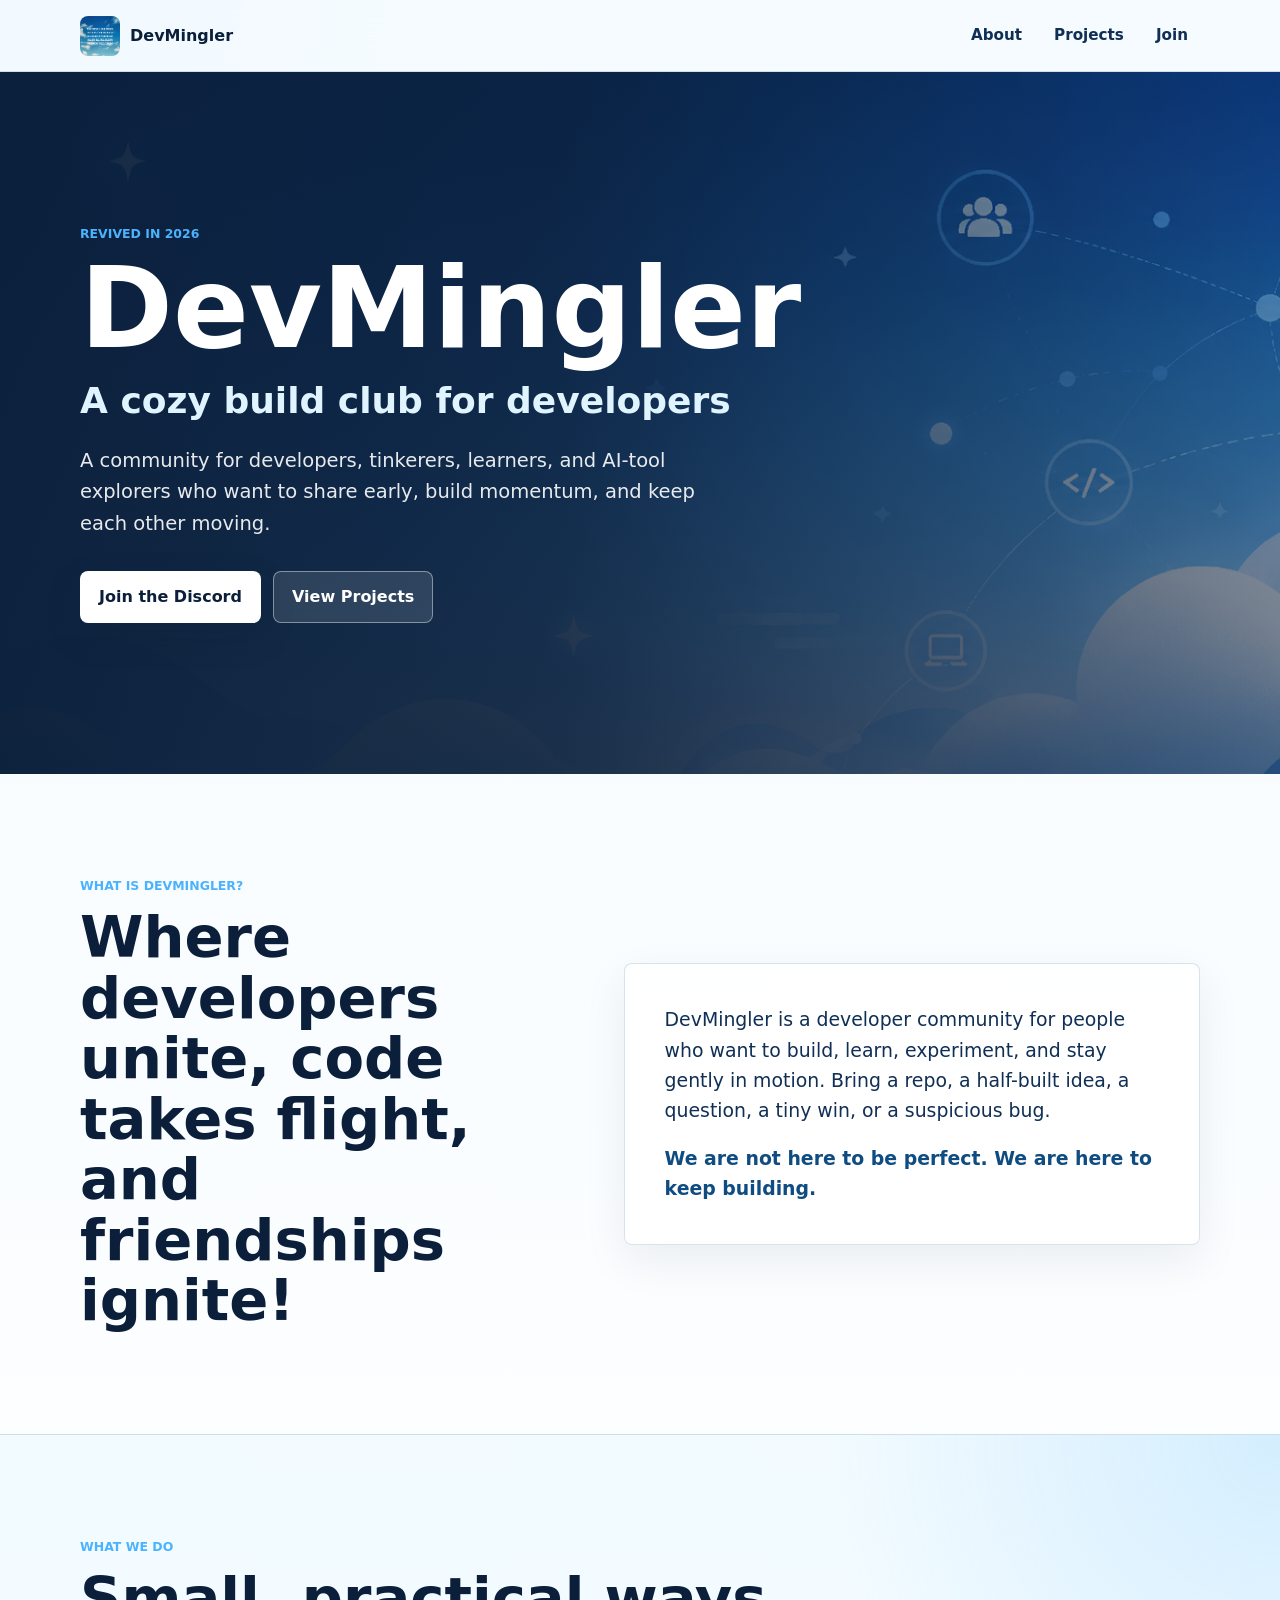
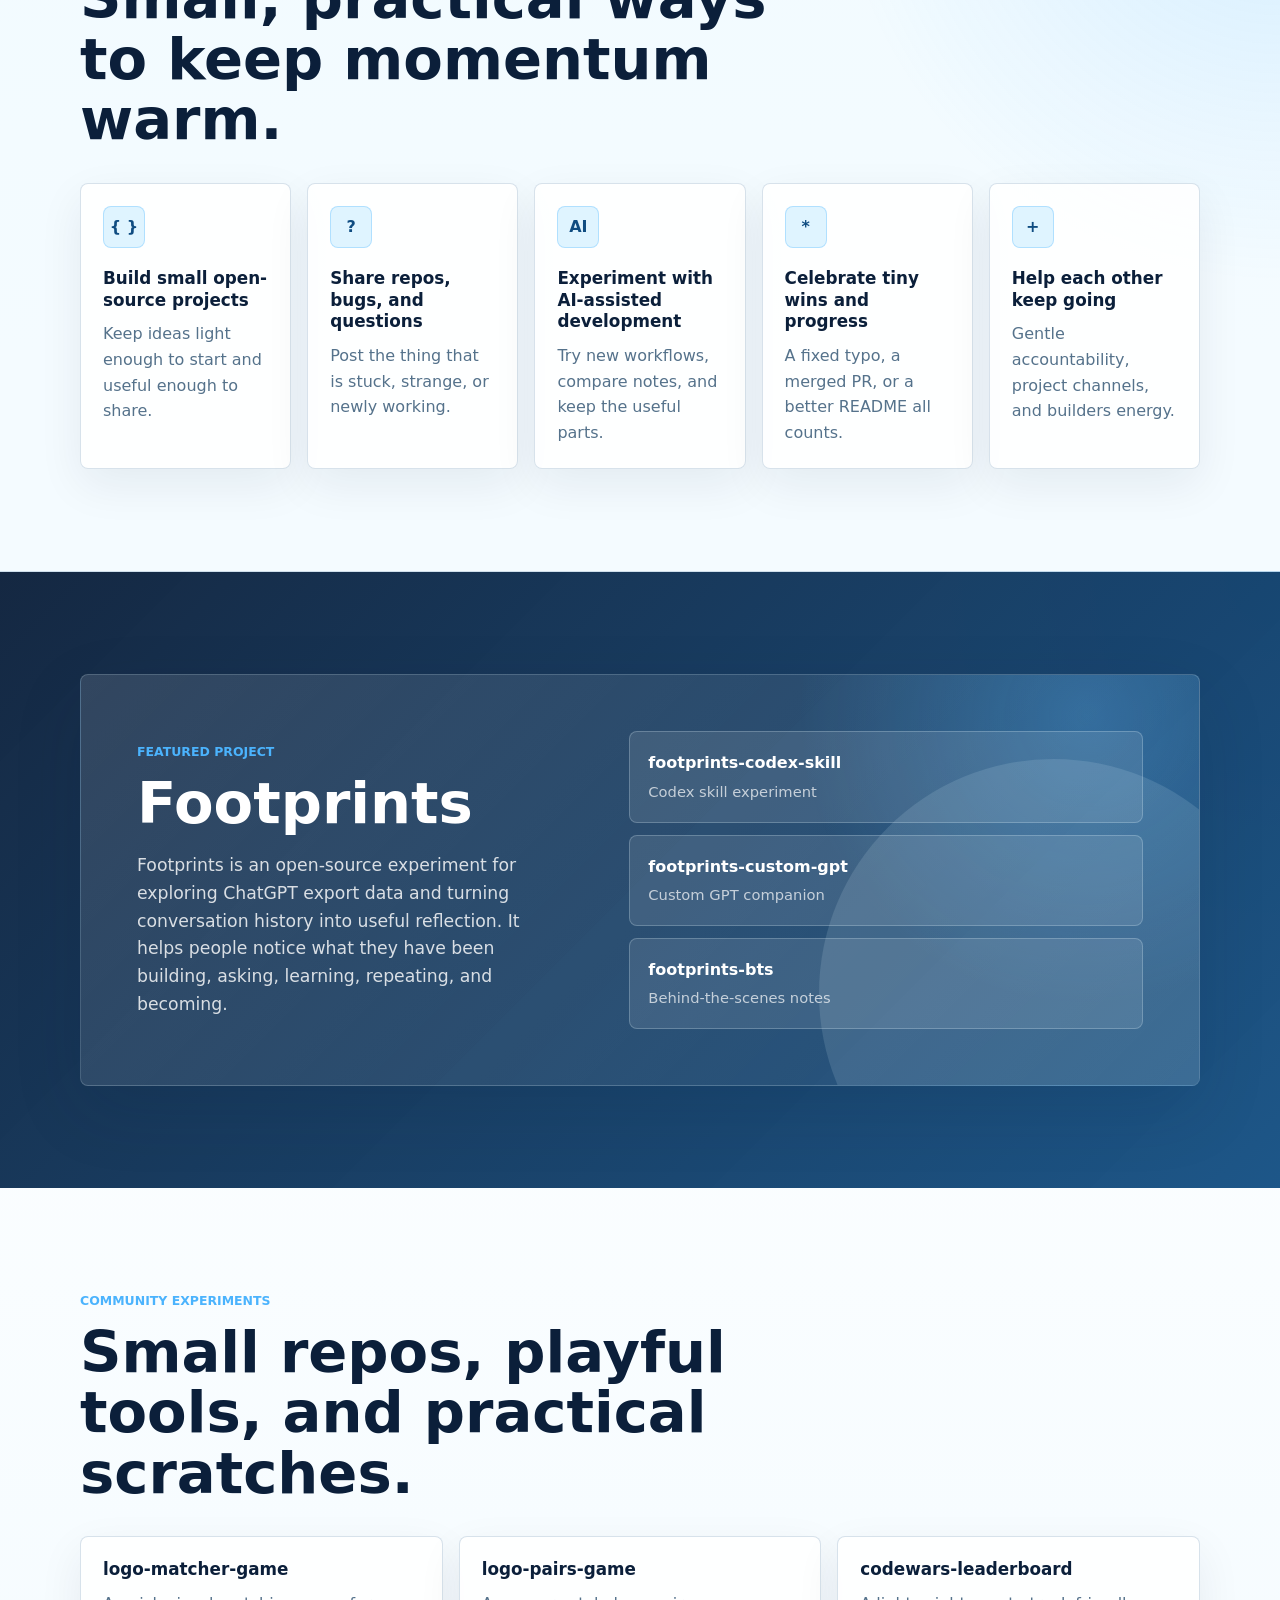
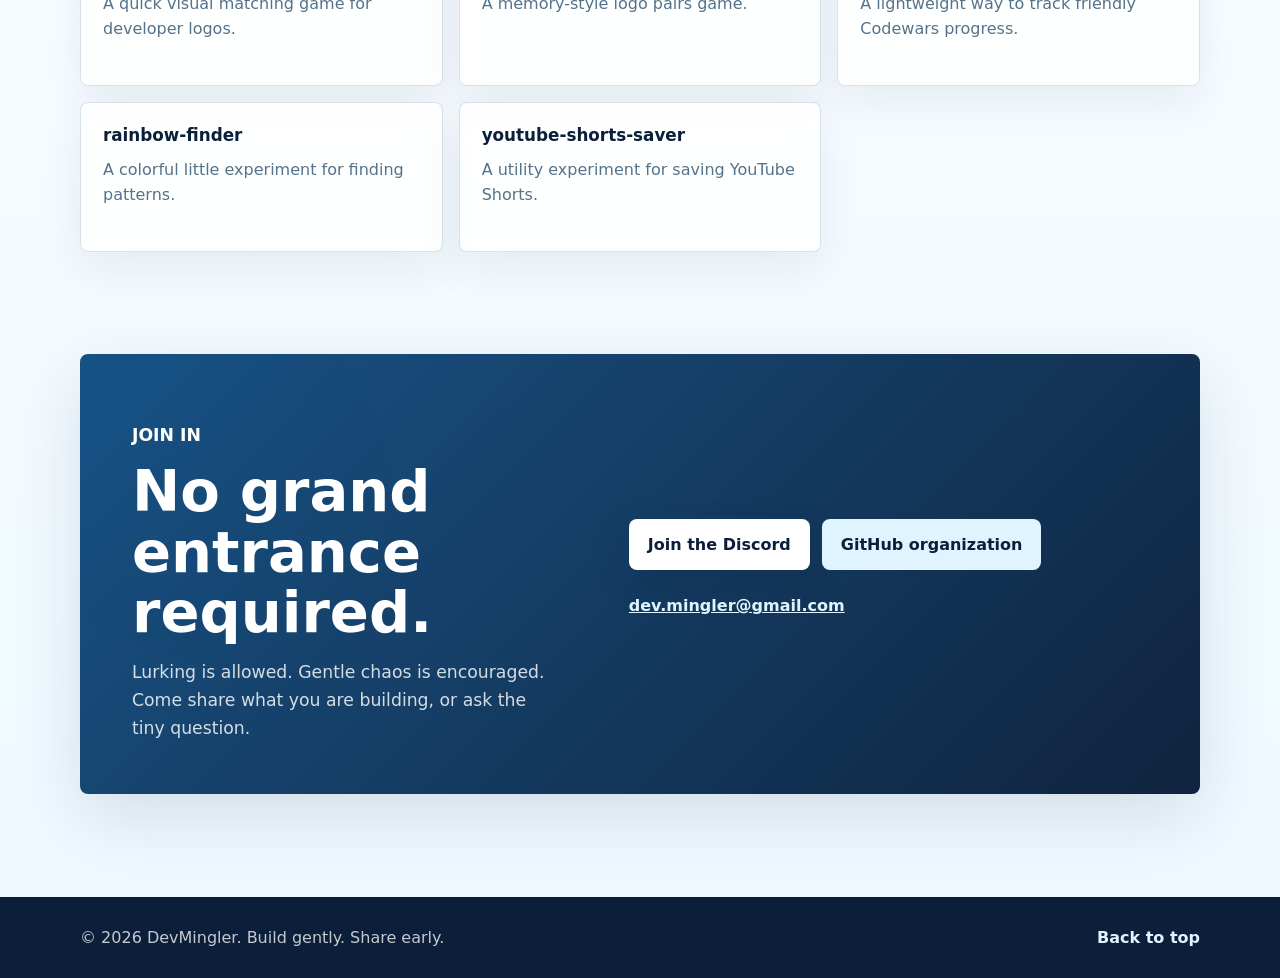
==== commit 703c2af6: "Updated the banner image (removed the text that was on the image)" ====
--- a/index.html
+++ b/index.html
@@ -11,7 +11,7 @@
   <meta property="og:title" content="DevMingler">
   <meta property="og:description" content="A cozy build club for developers who want to build, learn, experiment, and share early.">
   <meta property="og:url" content="https://devmingler.github.io/">
-  <meta property="og:image" content="https://raw.githubusercontent.com/DevMingler/devmingler.github.io/main/images/devmingler-banner.png">
+  <meta property="og:image" content="https://raw.githubusercontent.com/DevMingler/devmingler.github.io/main/images/devmingler-banner-v2.png">
   <meta property="og:image:type" content="image/png">
   <meta property="og:site_name" content="DevMingler">
 </head>
@@ -30,7 +30,7 @@
 
   <main id="top">
     <section class="hero" aria-labelledby="hero-title">
-      <img class="hero-image" src="images/devmingler-banner.png" alt="DevMingler blue banner with code brackets, clouds, stars, and connected developer icons.">
+      <img class="hero-image" src="images/devmingler-banner-v2.png" alt="DevMingler blue banner with code brackets, clouds, stars, and connected developer icons.">
       <div class="hero-overlay"></div>
       <div class="hero-content">
         <p class="eyebrow">Revived in 2026</p>
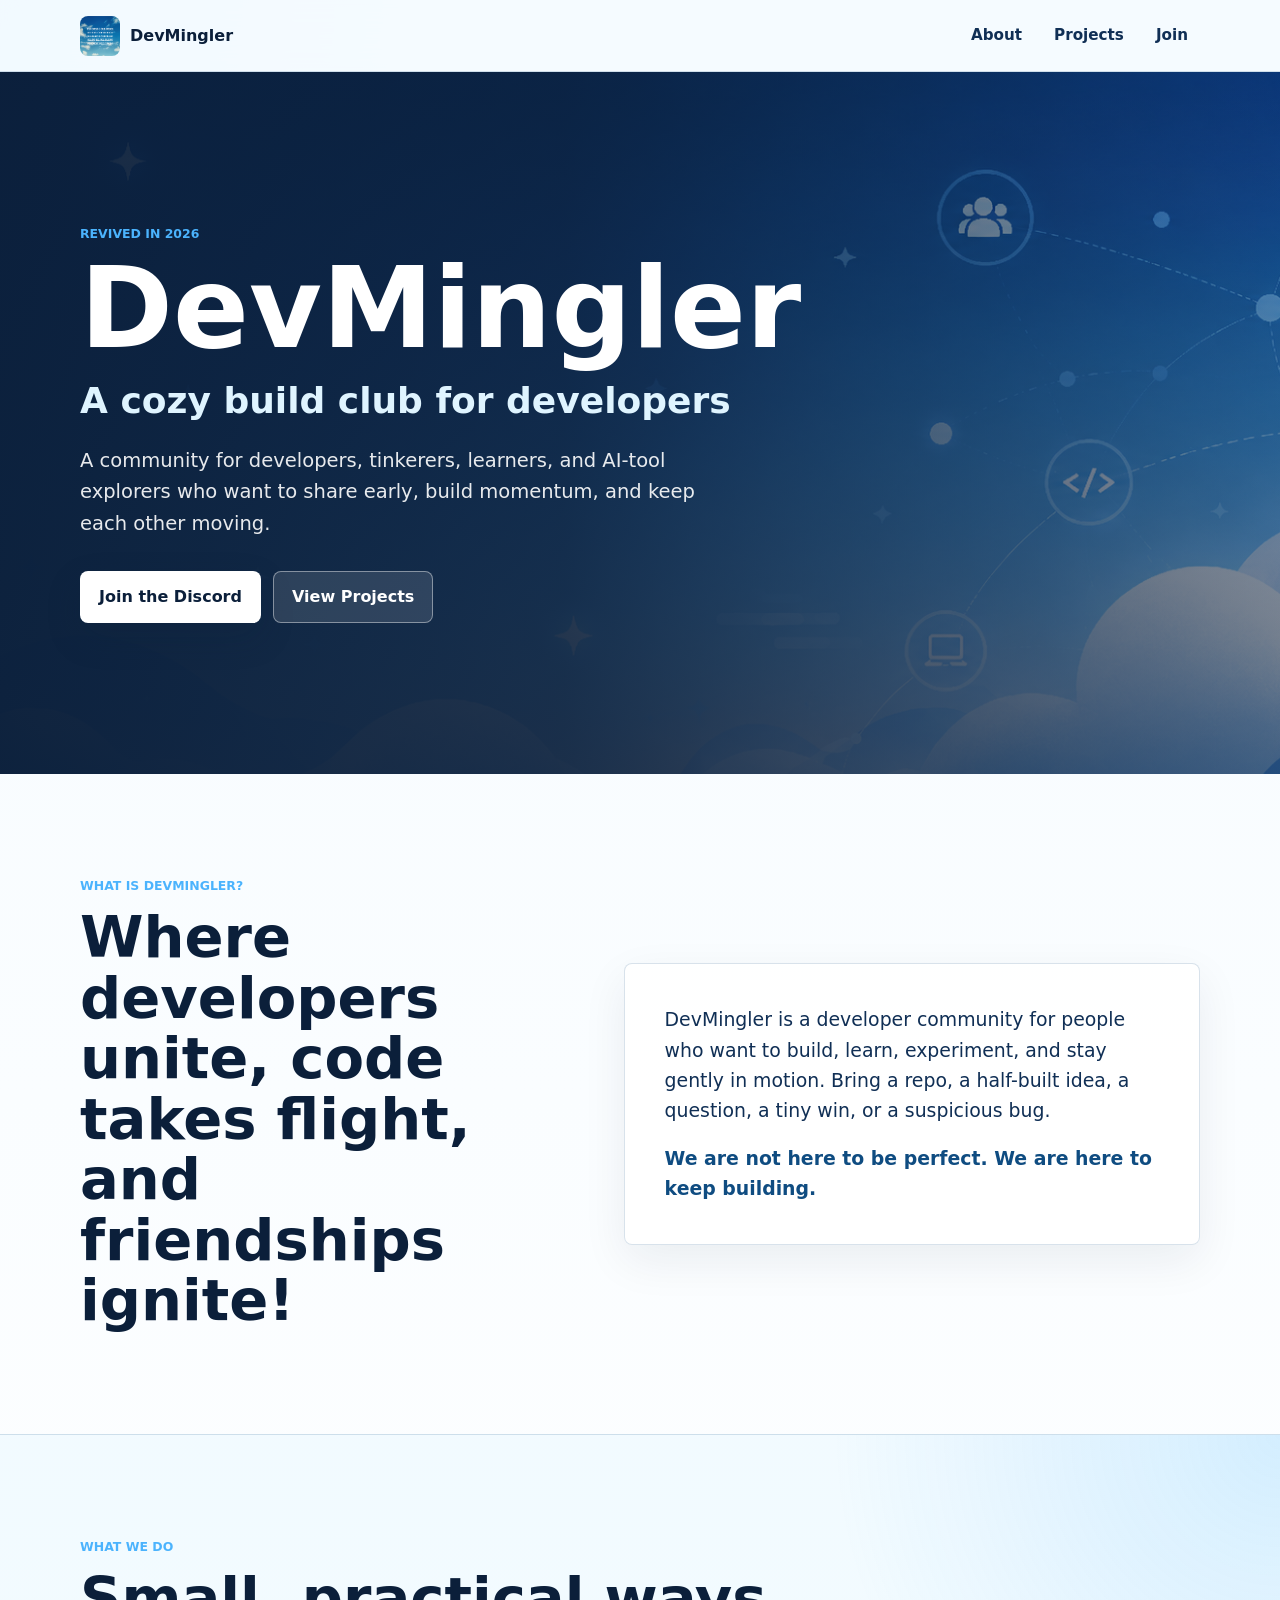
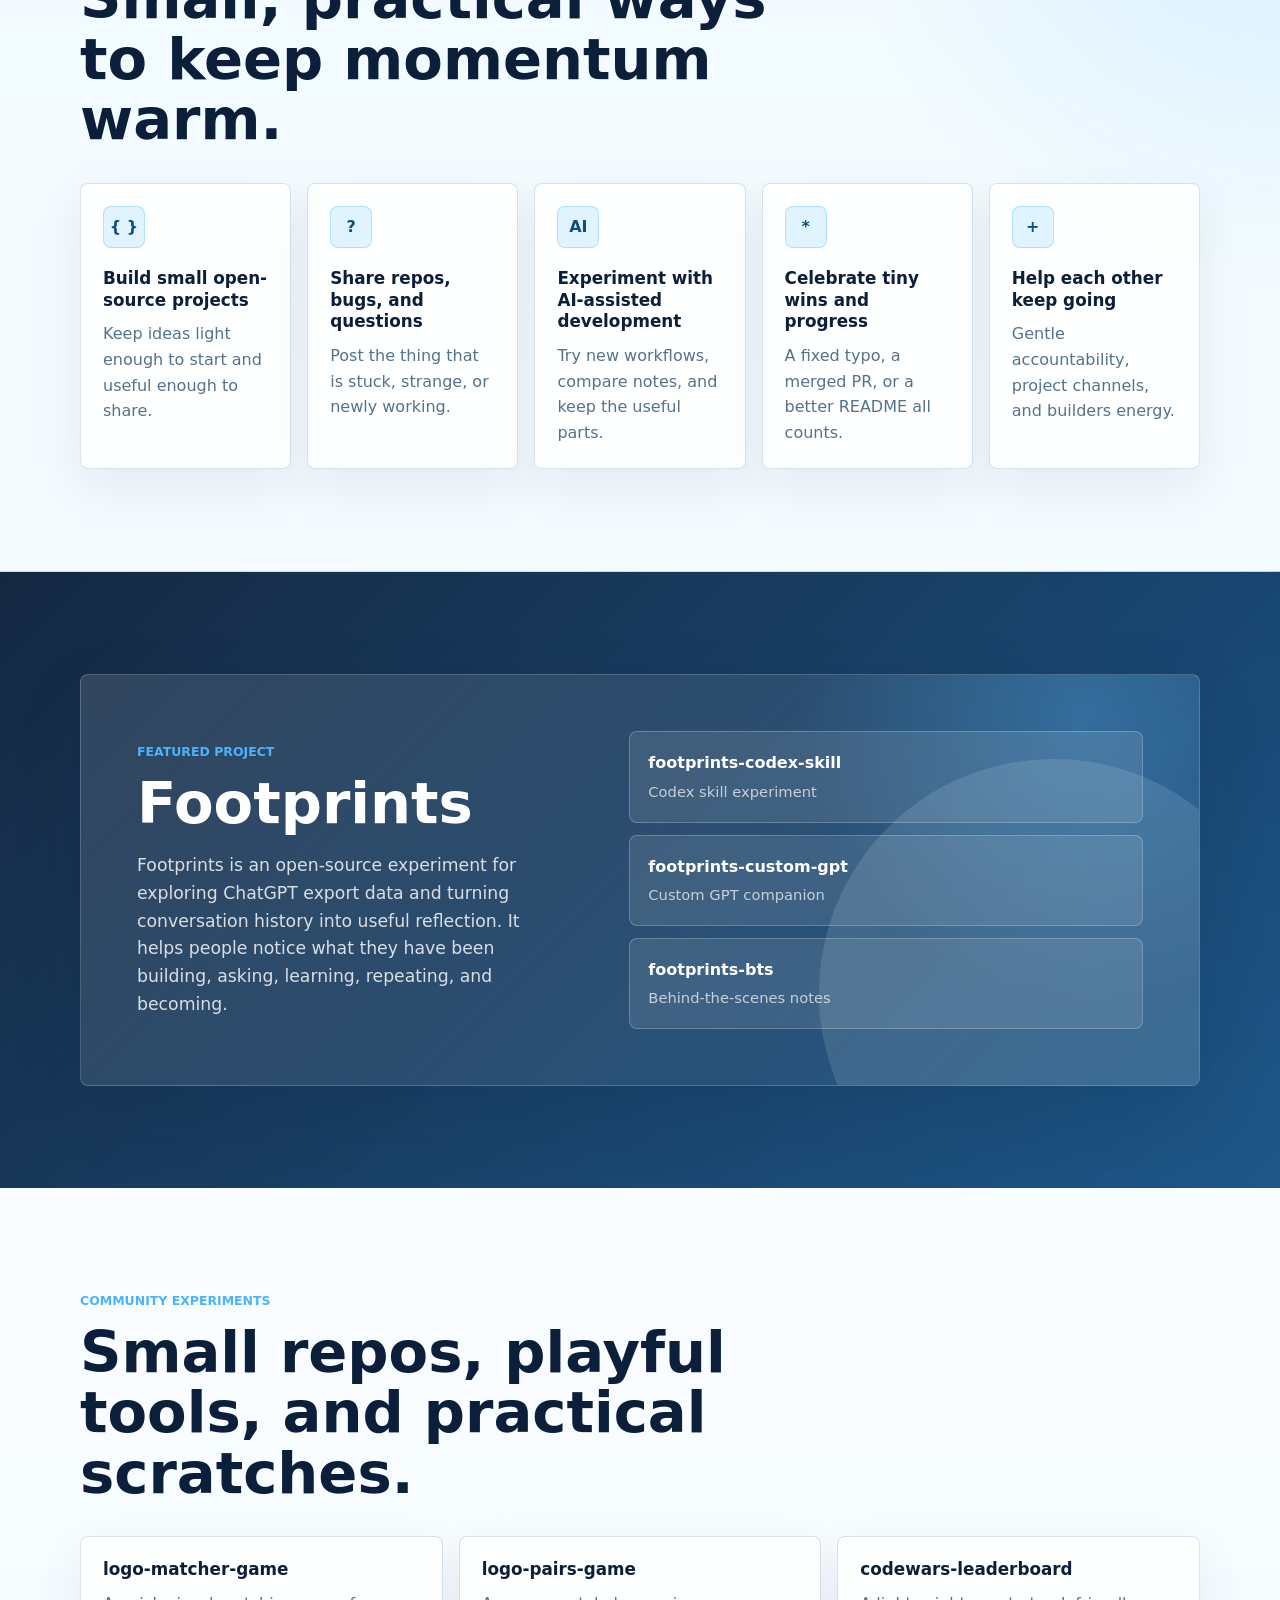
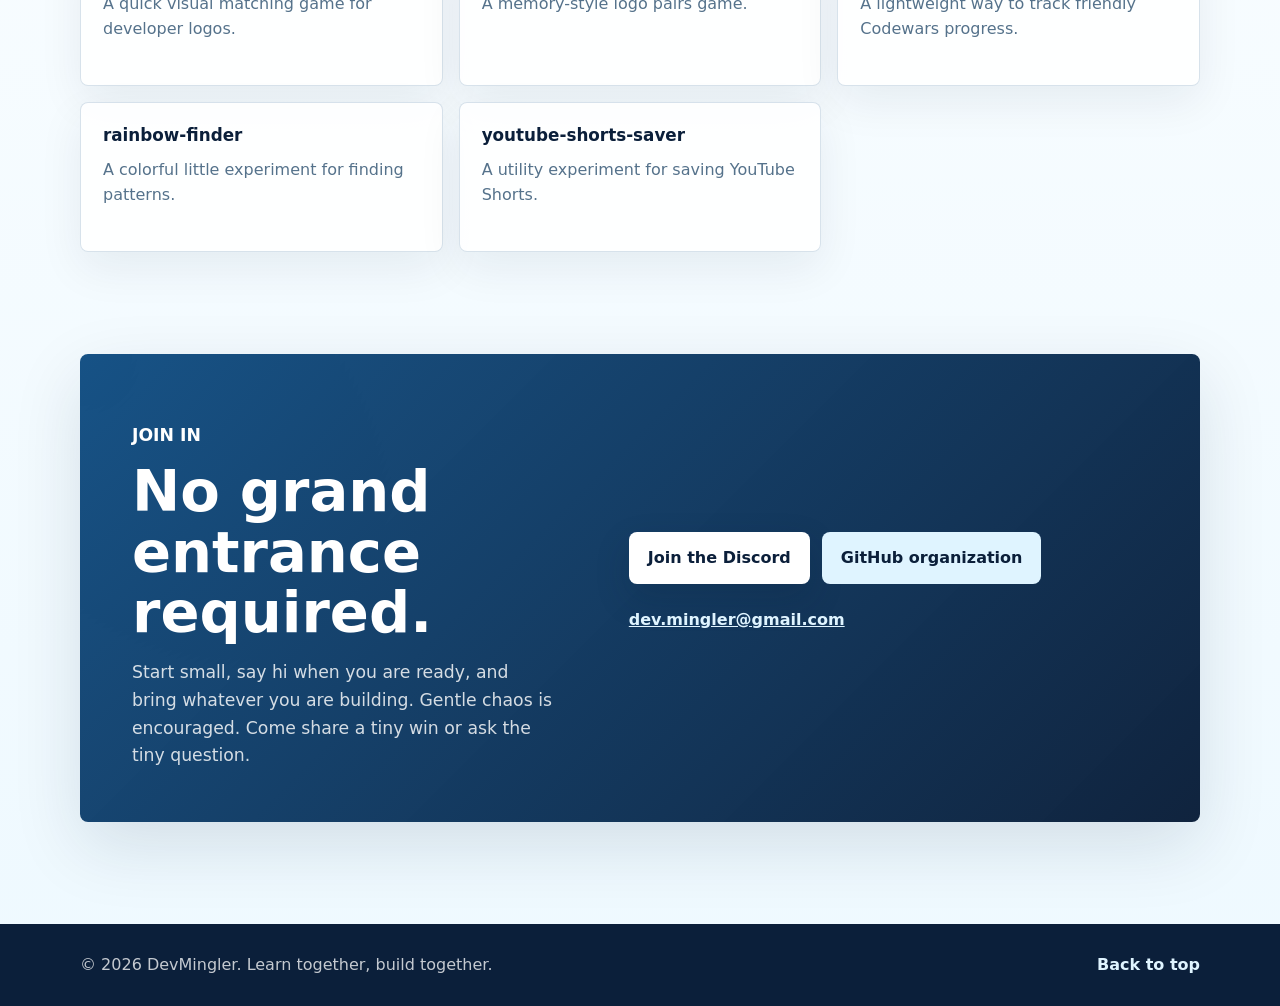
==== commit 825f960f: "More copy changes" ====
--- a/index.html
+++ b/index.html
@@ -167,8 +167,9 @@
           <p class="section-kicker">Join in</p>
           <h2 id="join-title">No grand entrance required.</h2>
           <p>
-            Lurking is allowed. Gentle chaos is encouraged. Come share what you
-            are building, or ask the tiny question.
+            Start small, say hi when you are ready, and bring whatever you are
+            building. Gentle chaos is encouraged. Come share a tiny win or ask
+            the tiny question.
           </p>
         </div>
         <div class="join-actions" aria-label="Community links">
@@ -182,7 +183,7 @@
 
   <footer class="site-footer">
     <div class="container footer-content">
-      <p>&copy; 2026 DevMingler. Build gently. Share early.</p>
+      <p>&copy; 2026 DevMingler. Learn together, build together.</p>
       <a href="#top">Back to top</a>
     </div>
   </footer>
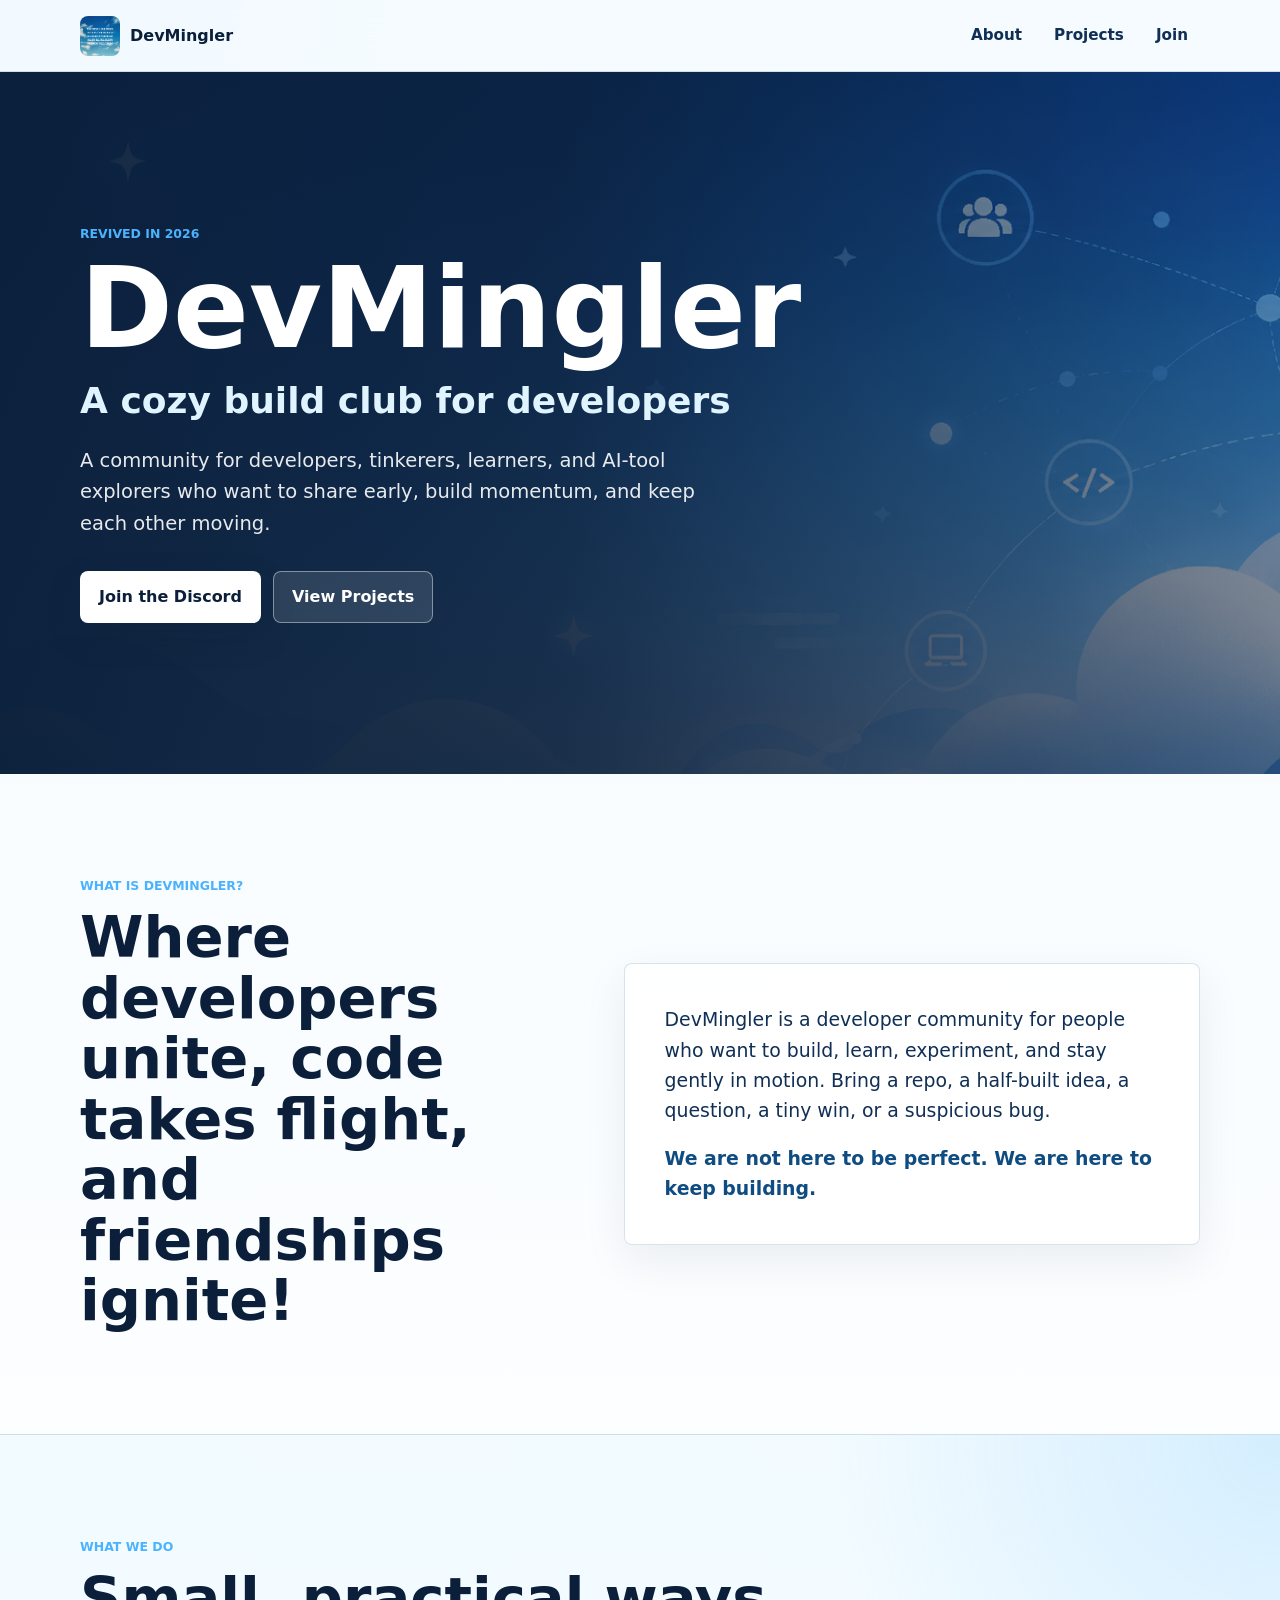
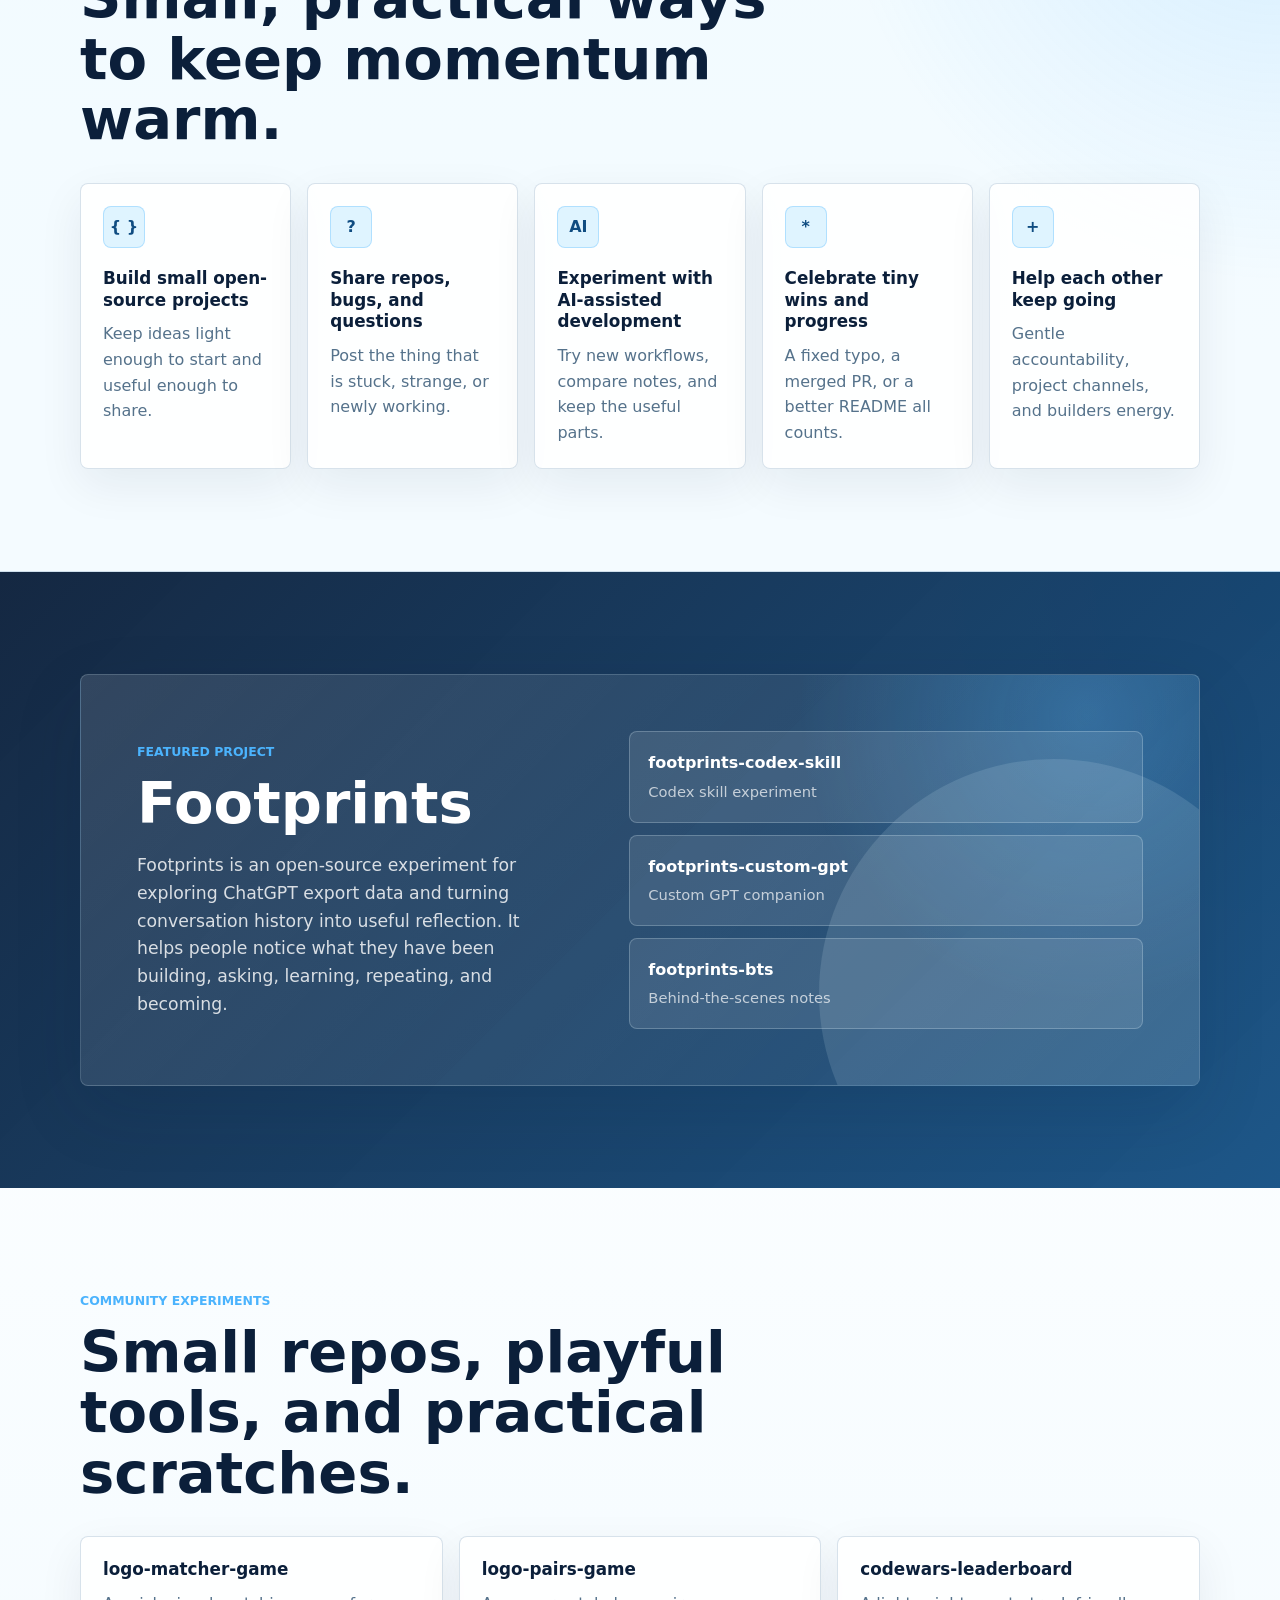
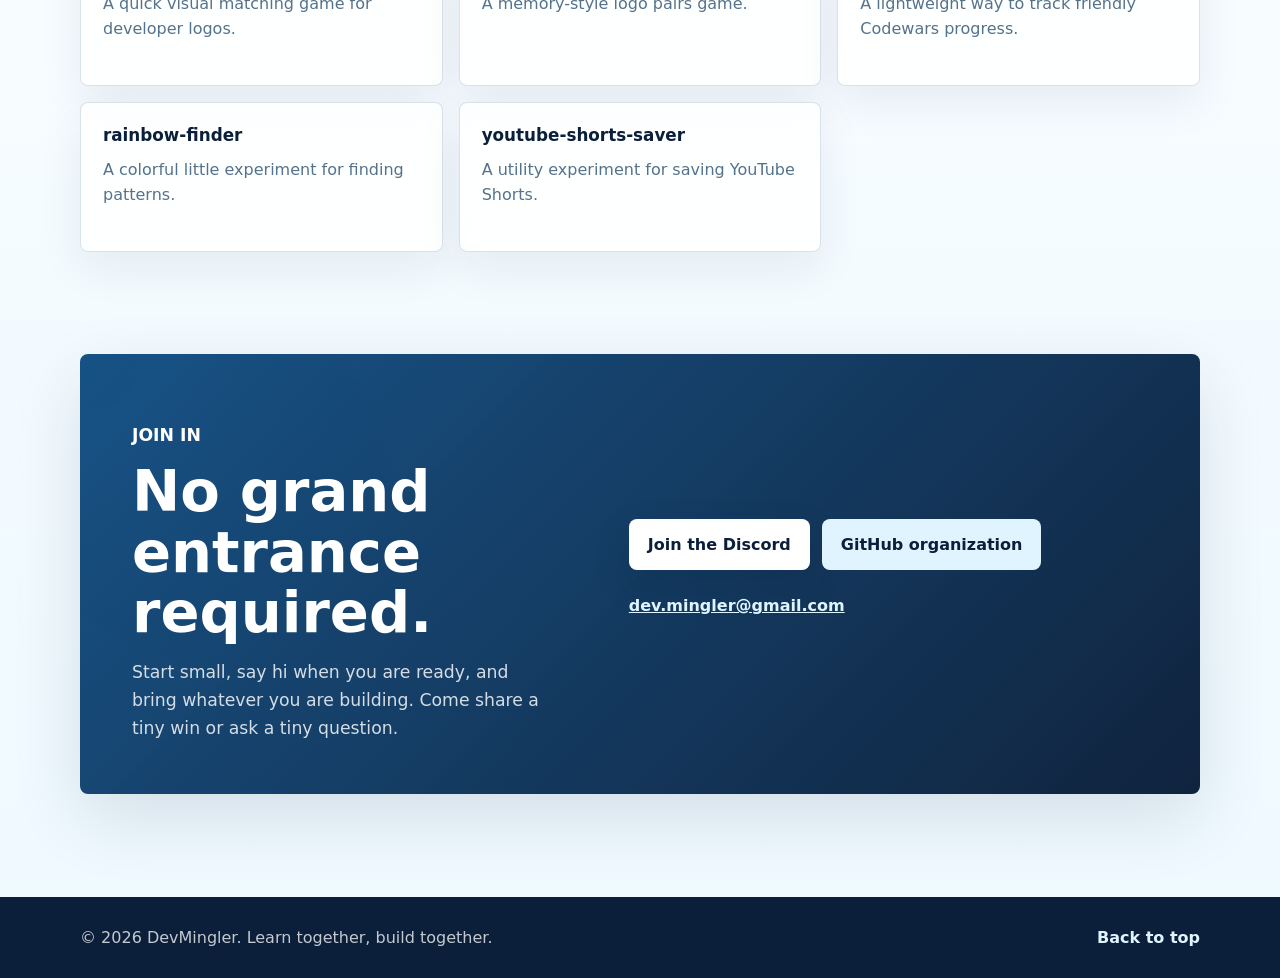
==== commit d2dabd30: "More copy changes... again" ====
--- a/index.html
+++ b/index.html
@@ -168,8 +168,7 @@
           <h2 id="join-title">No grand entrance required.</h2>
           <p>
             Start small, say hi when you are ready, and bring whatever you are
-            building. Gentle chaos is encouraged. Come share a tiny win or ask
-            the tiny question.
+            building. Come share a tiny win or ask a tiny question.
           </p>
         </div>
         <div class="join-actions" aria-label="Community links">
